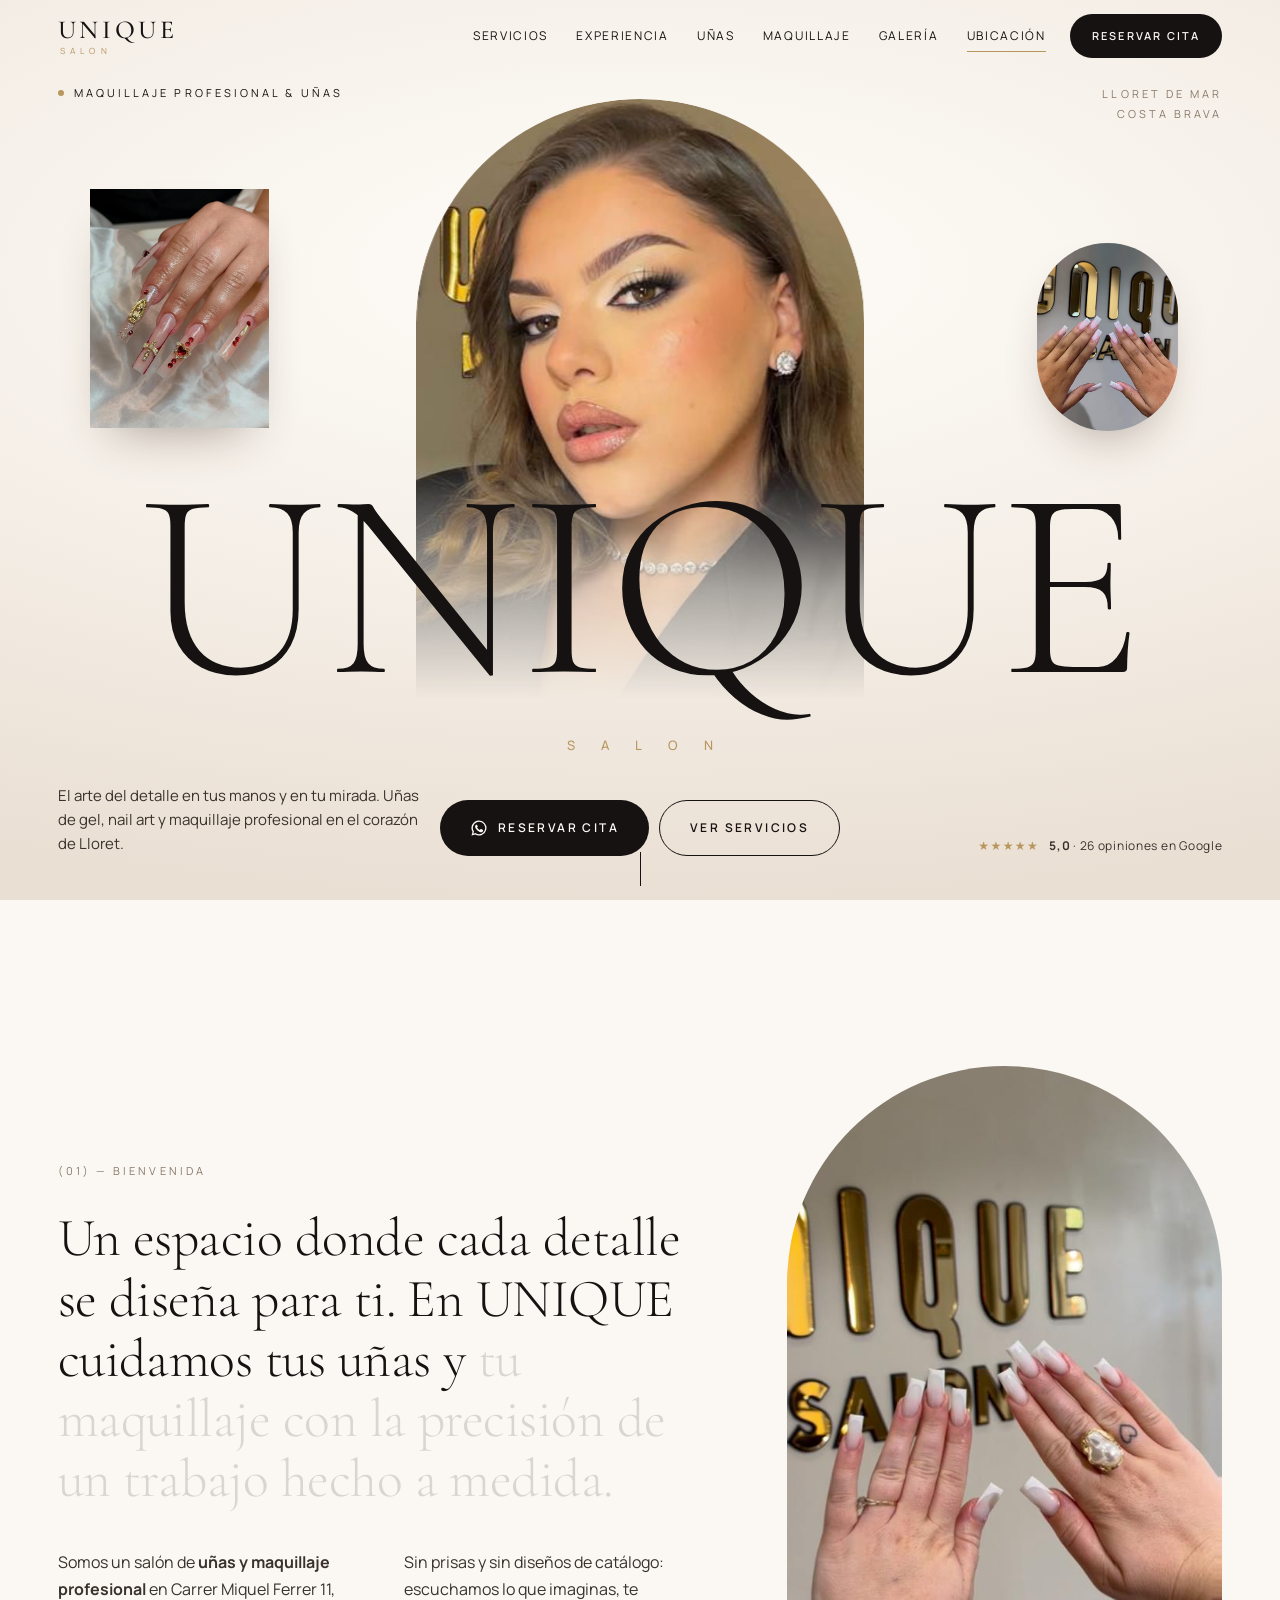
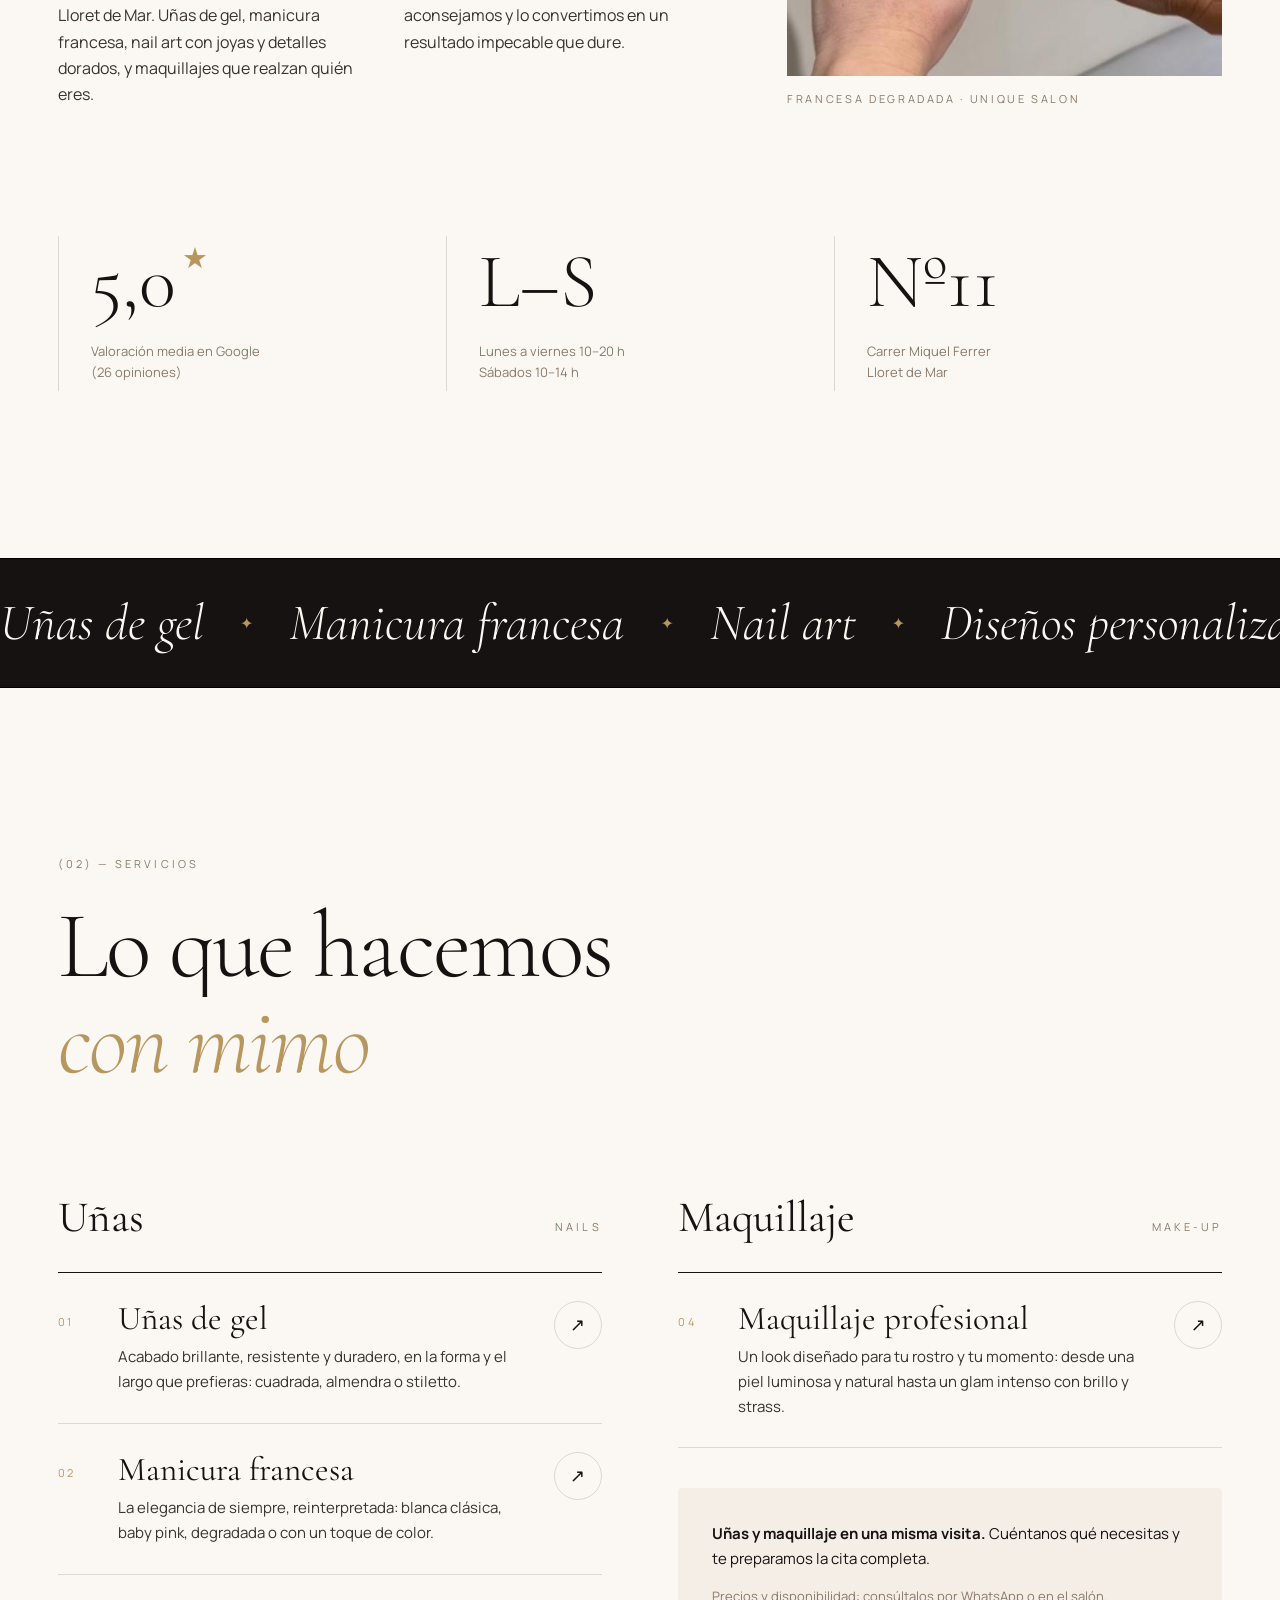
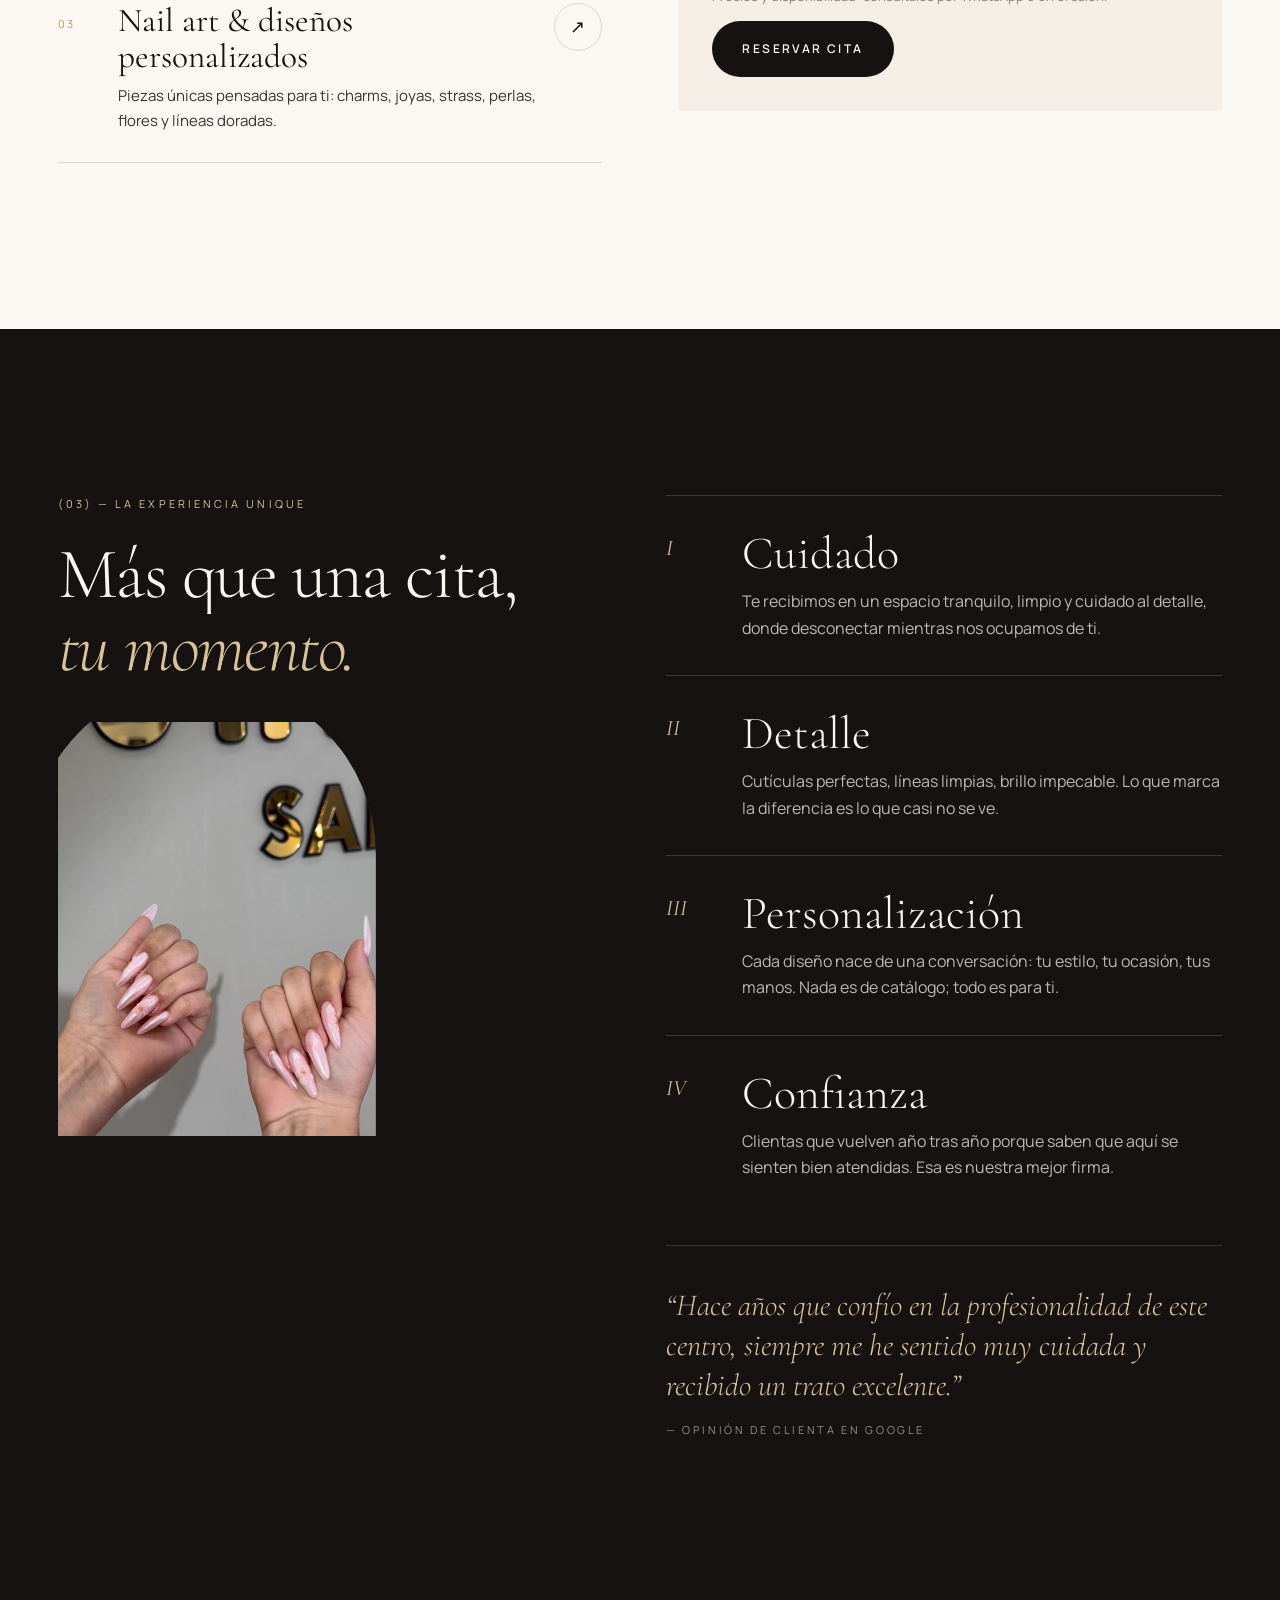
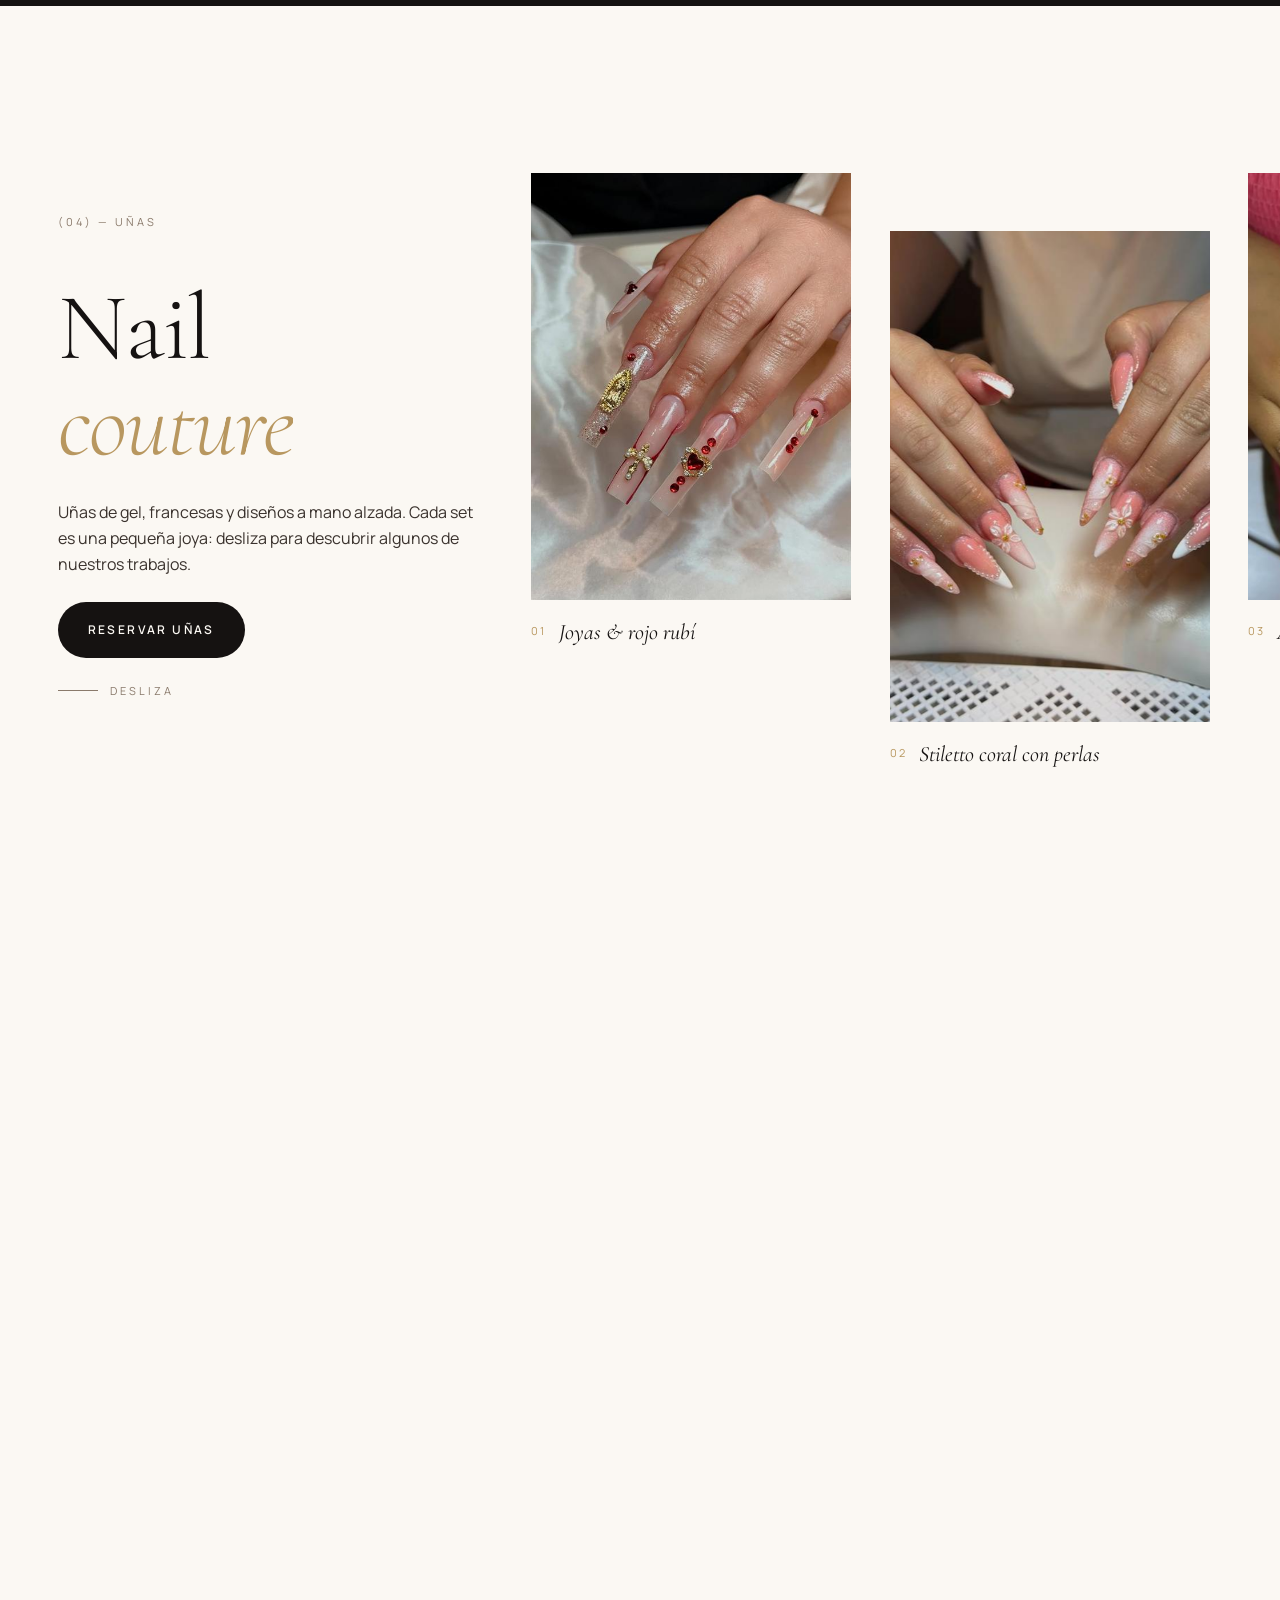
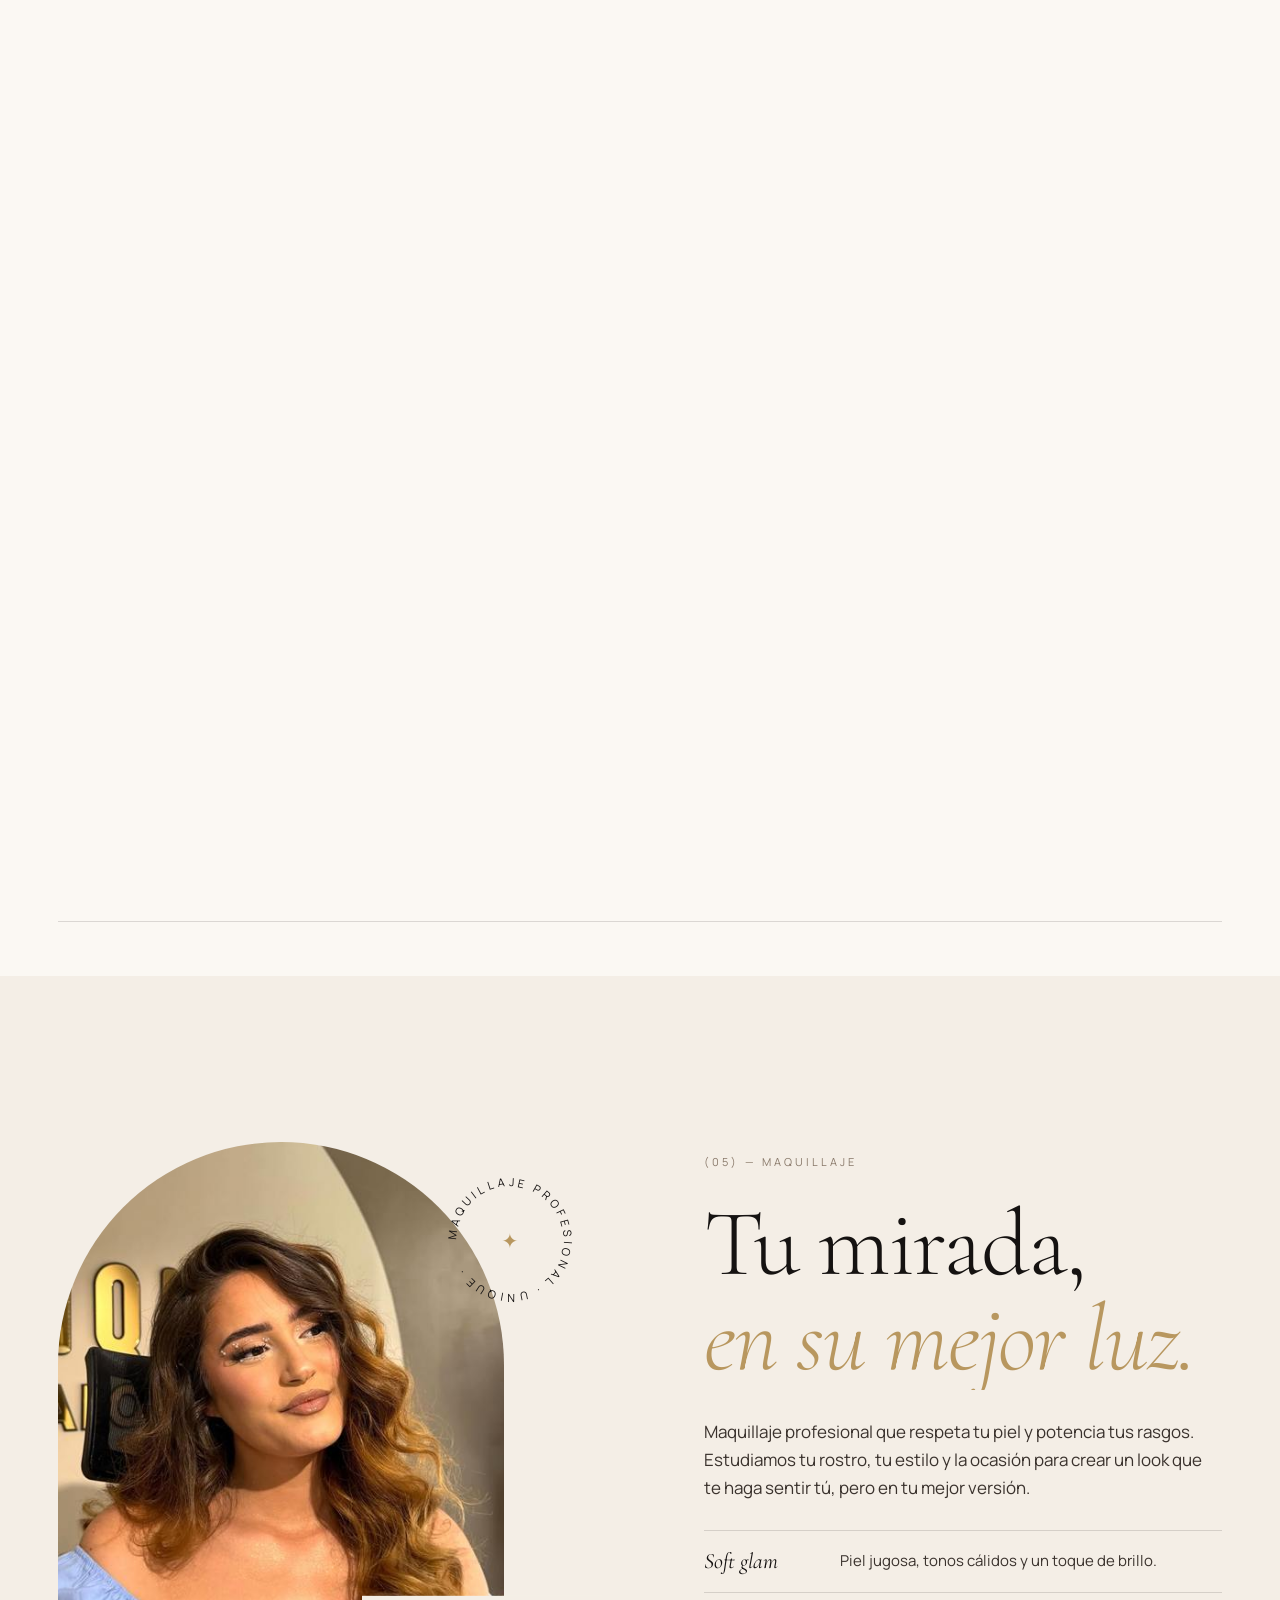
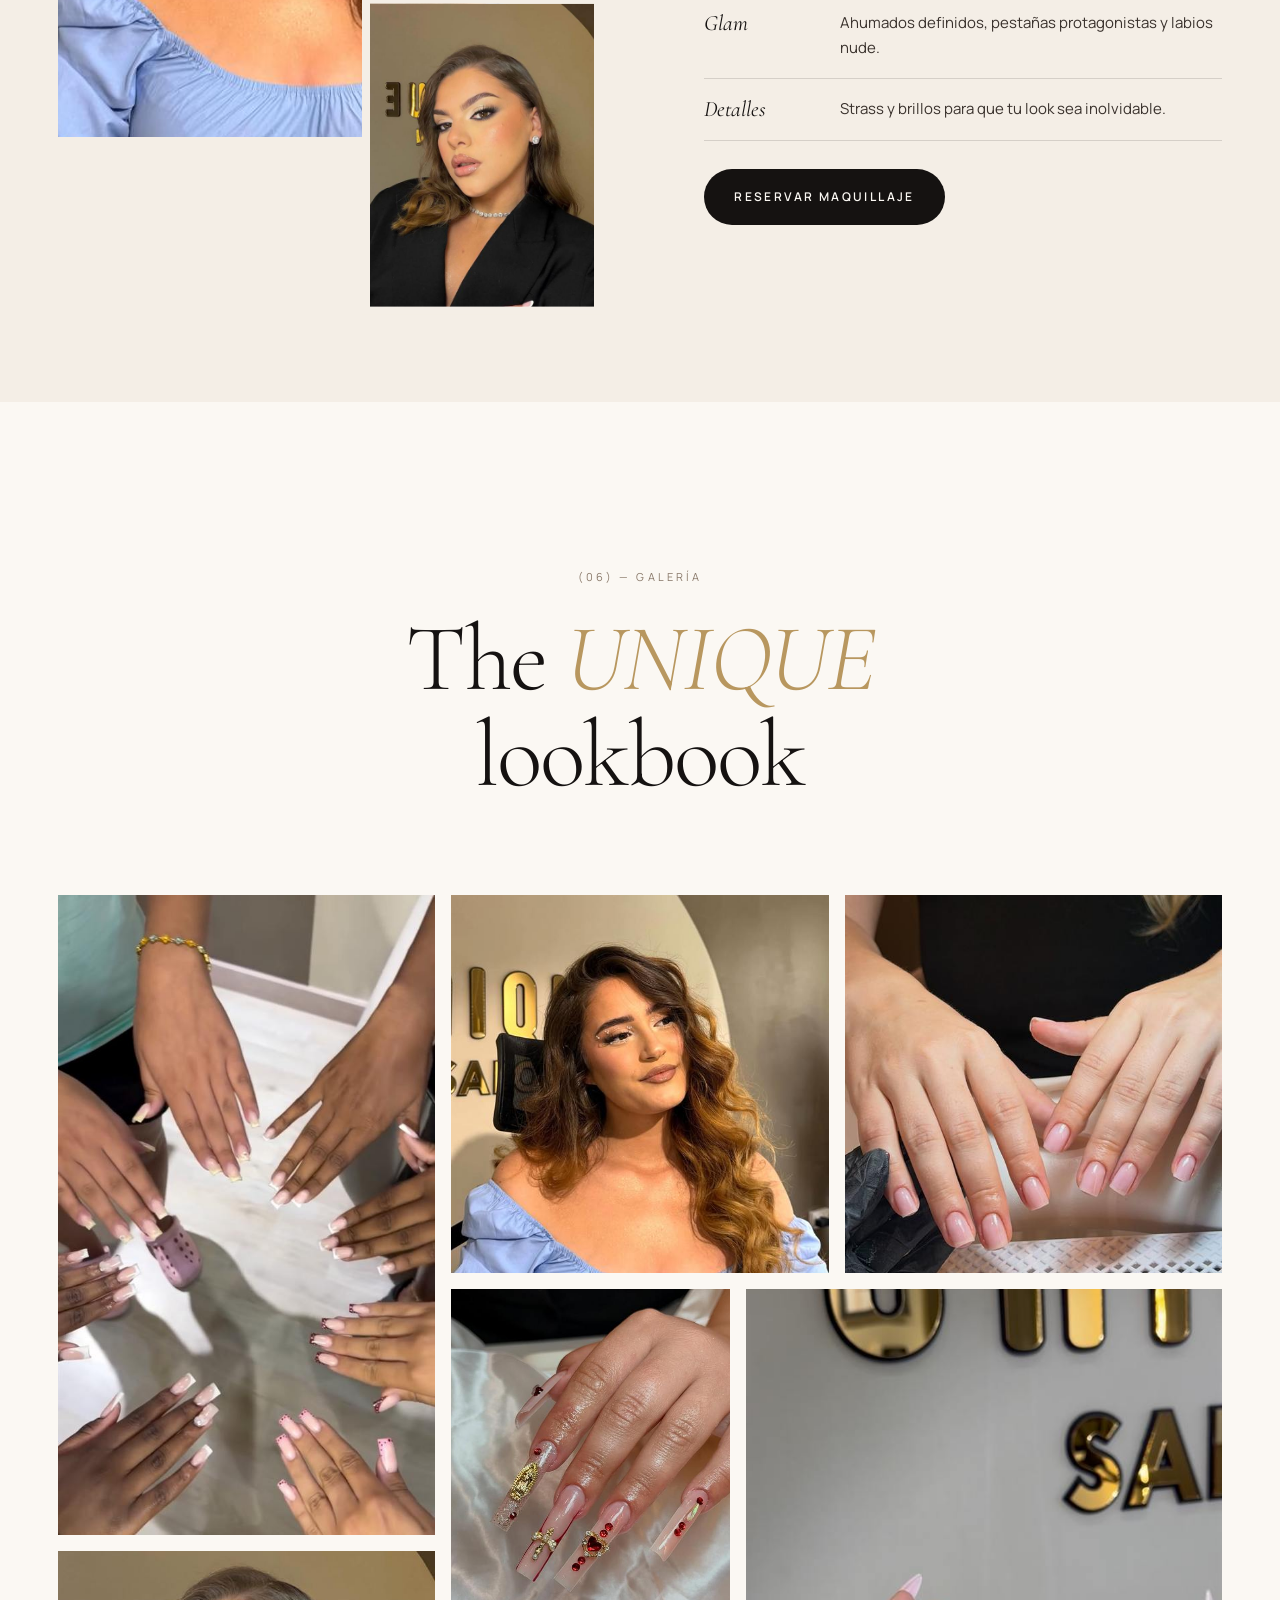
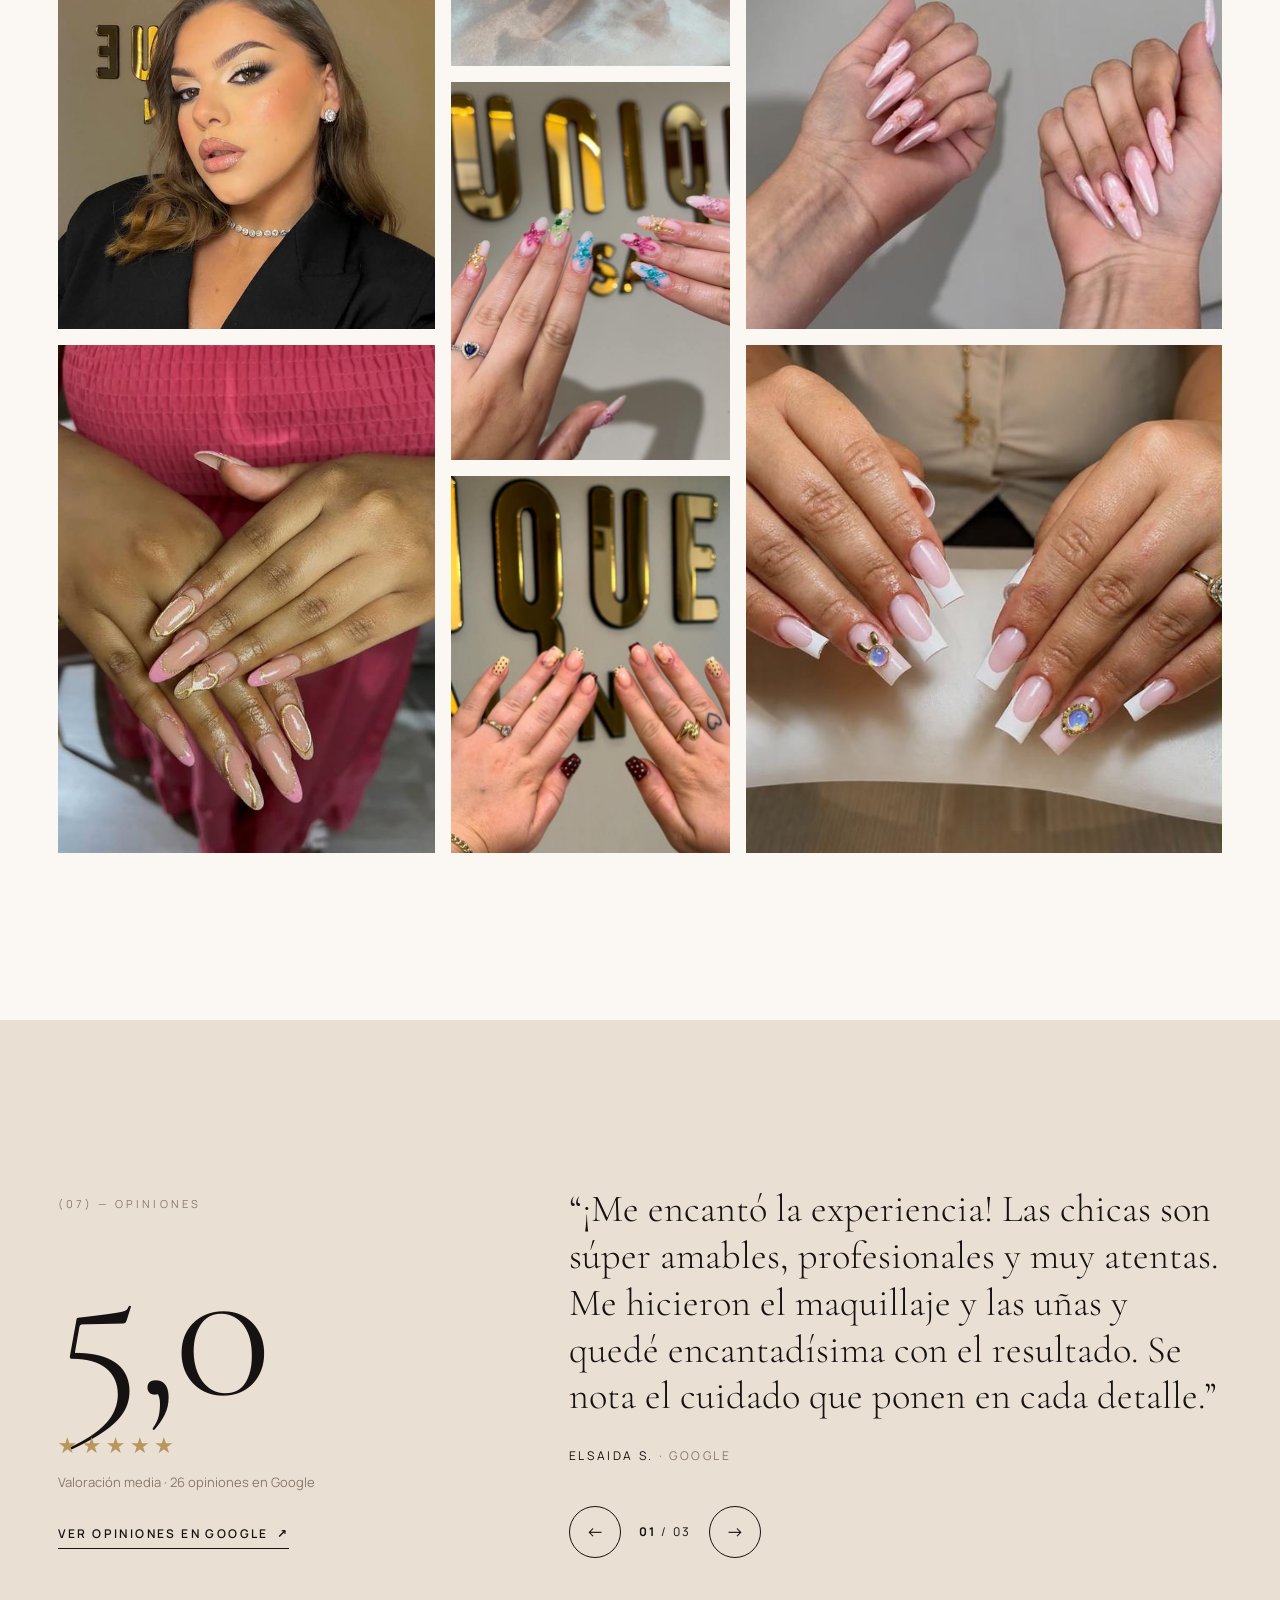
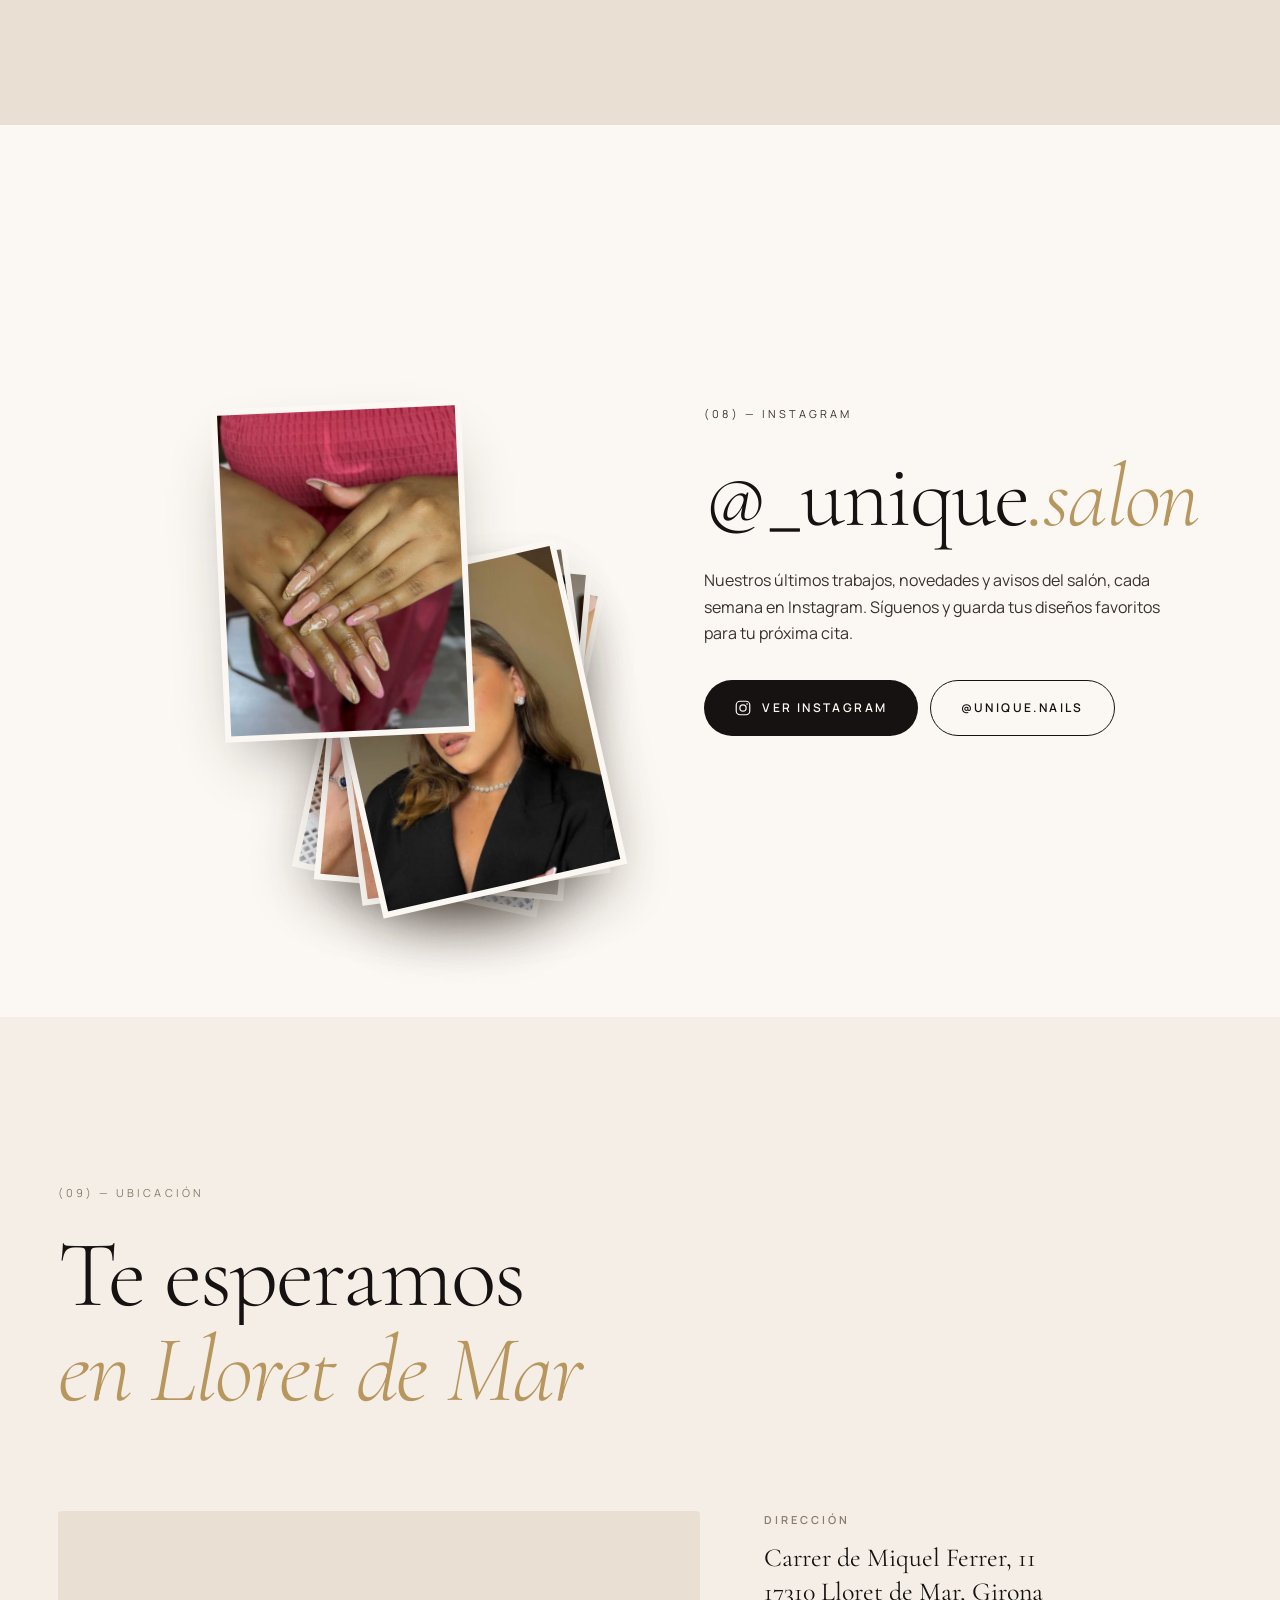
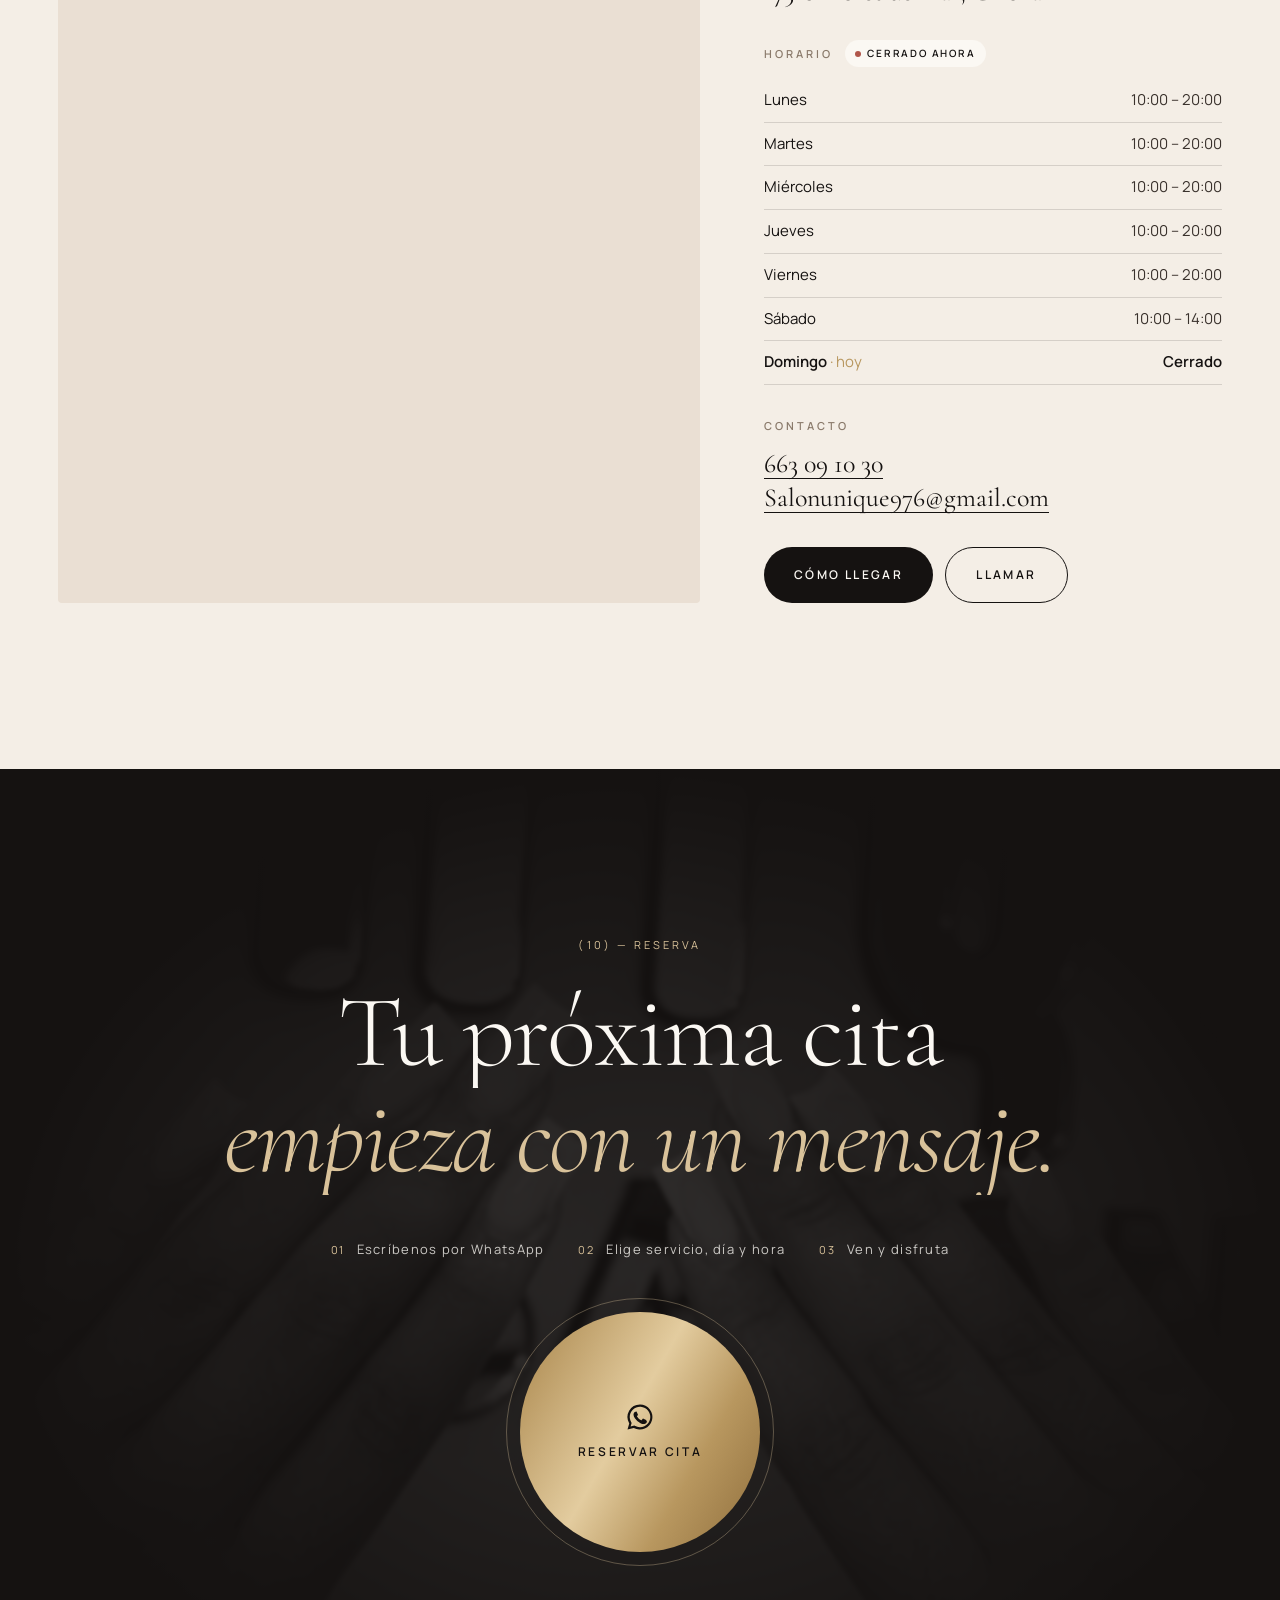
==== index.html @ 3c7bbe55 "UNIQUE Salon: web editorial de uñas y maquillaje en Lloret de Mar Co-Authored-By: Claude Opus 5.5 <n" ====
<!doctype html>
<html lang="es">
<head>
  <meta charset="utf-8">
  <meta name="viewport" content="width=device-width, initial-scale=1, viewport-fit=cover">
  <script>document.documentElement.classList.add('js');setTimeout(function(){document.documentElement.classList.add('no-loader')},6000);</script>

  <title>UNIQUE Salon · Uñas de gel y maquillaje profesional en Lloret de Mar</title>
  <meta name="description" content="UNIQUE Salon, salón de uñas y maquillaje profesional en Lloret de Mar (Carrer Miquel Ferrer 11). Uñas de gel, manicura francesa, nail art y maquillaje. ★ 5,0 en Google. Reserva tu cita por WhatsApp.">
  <meta name="keywords" content="UNIQUE Salon, uñas Lloret de Mar, uñas de gel Lloret de Mar, manicura Lloret de Mar, nail art Lloret, maquillaje profesional Lloret de Mar, maquilladora Lloret de Mar, salón de uñas Costa Brava">
  <meta name="author" content="UNIQUE Salon">
  <meta name="robots" content="index, follow, max-image-preview:large">
  <meta name="theme-color" content="#151211">
  <meta name="format-detection" content="telephone=no">
  <link rel="canonical" href="https://durducco-source.github.io/unique-salon/">

  <!-- Local SEO -->
  <meta name="geo.region" content="ES-CT">
  <meta name="geo.placename" content="Lloret de Mar">
  <meta name="geo.position" content="41.699934;2.8471881">
  <meta name="ICBM" content="41.699934, 2.8471881">

  <!-- Open Graph / Social -->
  <meta property="og:type" content="website">
  <meta property="og:locale" content="es_ES">
  <meta property="og:site_name" content="UNIQUE Salon">
  <meta property="og:title" content="UNIQUE Salon · Uñas y maquillaje profesional en Lloret de Mar">
  <meta property="og:description" content="Uñas de gel, manicura francesa, nail art y maquillaje profesional en Carrer Miquel Ferrer 11, Lloret de Mar. Reserva tu cita por WhatsApp.">
  <meta property="og:url" content="https://durducco-source.github.io/unique-salon/">
  <meta property="og:image" content="https://durducco-source.github.io/unique-salon/assets/img/og-unique-salon.jpg">
  <meta property="og:image:width" content="1200">
  <meta property="og:image:height" content="630">
  <meta property="og:image:alt" content="Logotipo dorado de UNIQUE Salon">
  <meta name="twitter:card" content="summary_large_image">
  <meta name="twitter:title" content="UNIQUE Salon · Uñas y maquillaje en Lloret de Mar">
  <meta name="twitter:description" content="Uñas de gel, manicura francesa, nail art y maquillaje profesional. Reserva por WhatsApp.">
  <meta name="twitter:image" content="https://durducco-source.github.io/unique-salon/assets/img/og-unique-salon.jpg">

  <!-- Icons -->
  <link rel="icon" href="favicon.svg" type="image/svg+xml">
  <link rel="icon" href="favicon-32.png" sizes="32x32" type="image/png">
  <link rel="apple-touch-icon" href="apple-touch-icon.png">
  <link rel="manifest" href="site.webmanifest">

  <!-- Fonts -->
  <link rel="preconnect" href="https://fonts.googleapis.com">
  <link rel="preconnect" href="https://fonts.gstatic.com" crossorigin>
  <link href="https://fonts.googleapis.com/css2?family=Cormorant+Garamond:ital,wght@0,300;0,400;0,500;1,300;1,400&family=Manrope:wght@300;400;500;600&display=swap" rel="stylesheet">

  <link rel="preload" as="image" href="assets/img/maquillaje-glam-smokey-lloret.jpg" imagesrcset="assets/img/maquillaje-glam-smokey-lloret-sm.jpg 560w, assets/img/maquillaje-glam-smokey-lloret.jpg 1080w" imagesizes="(max-width: 900px) 72vw, 30vw">
  <link rel="stylesheet" href="assets/css/styles.css">

  <script type="application/ld+json">
  {
    "@context": "https://schema.org",
    "@type": ["NailSalon", "BeautySalon"],
    "@id": "https://durducco-source.github.io/unique-salon/#salon",
    "name": "UNIQUE Salon",
    "description": "Salón de uñas y maquillaje profesional en Lloret de Mar: uñas de gel, manicura francesa, nail art y diseños personalizados, y maquillaje profesional.",
    "url": "https://durducco-source.github.io/unique-salon/",
    "image": [
      "https://durducco-source.github.io/unique-salon/assets/img/og-unique-salon.jpg",
      "https://durducco-source.github.io/unique-salon/assets/img/unas-nail-art-joyas-rojo-dorado.jpg",
      "https://durducco-source.github.io/unique-salon/assets/img/maquillaje-glam-smokey-lloret.jpg"
    ],
    "logo": "https://durducco-source.github.io/unique-salon/assets/img/logo-unique-salon.jpg",
    "telephone": "+34 663 09 10 30",
    "email": "Salonunique976@gmail.com",
    "address": {
      "@type": "PostalAddress",
      "streetAddress": "Carrer de Miquel Ferrer, 11",
      "postalCode": "17310",
      "addressLocality": "Lloret de Mar",
      "addressRegion": "Girona",
      "addressCountry": "ES"
    },
    "geo": { "@type": "GeoCoordinates", "latitude": 41.699934, "longitude": 2.8471881 },
    "hasMap": "https://maps.google.com/?cid=3228162885408120830",
    "openingHoursSpecification": [
      { "@type": "OpeningHoursSpecification", "dayOfWeek": ["Monday","Tuesday","Wednesday","Thursday","Friday"], "opens": "10:00", "closes": "20:00" },
      { "@type": "OpeningHoursSpecification", "dayOfWeek": "Saturday", "opens": "10:00", "closes": "14:00" }
    ],
    "sameAs": [
      "https://www.instagram.com/_unique.salon/",
      "https://www.instagram.com/unique.nails/"
    ],
    "areaServed": ["Lloret de Mar", "Costa Brava", "Girona"],
    "hasOfferCatalog": {
      "@type": "OfferCatalog",
      "name": "Servicios de UNIQUE Salon",
      "itemListElement": [
        { "@type": "Offer", "itemOffered": { "@type": "Service", "name": "Uñas de gel" } },
        { "@type": "Offer", "itemOffered": { "@type": "Service", "name": "Manicura francesa" } },
        { "@type": "Offer", "itemOffered": { "@type": "Service", "name": "Nail art y diseños personalizados" } },
        { "@type": "Offer", "itemOffered": { "@type": "Service", "name": "Maquillaje profesional" } }
      ]
    }
  }
  </script>
</head>

<body>
  <a class="skip-link" href="#main">Saltar al contenido</a>

  <!-- Preloader -->
  <div class="loader" aria-hidden="true">
    <div class="loader__inner">
      <div class="loader__word"><span>U</span><span>N</span><span>I</span><span>Q</span><span>U</span><span>E</span></div>
      <div class="loader__line"><i></i></div>
      <div class="loader__sub">Salon · Lloret de Mar</div>
    </div>
  </div>

  <!-- Custom cursor (desktop only) -->
  <div class="cursor" aria-hidden="true"><span class="cursor__label">Ver</span></div>

  <!-- Header -->
  <header class="header" id="top">
    <a href="#top" class="brand" aria-label="UNIQUE Salon, volver al inicio">
      <span class="brand__word">UNIQUE</span>
      <span class="brand__sub">Salon</span>
    </a>
    <nav class="nav" aria-label="Principal">
      <a href="#servicios">Servicios</a>
      <a href="#experiencia">Experiencia</a>
      <a href="#unas">Uñas</a>
      <a href="#maquillaje">Maquillaje</a>
      <a href="#galeria">Galería</a>
      <a href="#ubicacion">Ubicación</a>
    </nav>
    <a class="btn btn--small btn--dark header__cta js-wa" href="https://wa.me/34663091030" target="_blank" rel="noopener">Reservar cita</a>
    <button class="burger" type="button" aria-label="Abrir menú" aria-expanded="false" aria-controls="menu">
      <span></span><span></span>
    </button>
  </header>

  <!-- Mobile menu -->
  <div class="menu" id="menu" aria-hidden="true">
    <nav class="menu__nav" aria-label="Menú móvil">
      <a href="#servicios"><em>01</em>Servicios</a>
      <a href="#experiencia"><em>02</em>Experiencia</a>
      <a href="#unas"><em>03</em>Uñas</a>
      <a href="#maquillaje"><em>04</em>Maquillaje</a>
      <a href="#galeria"><em>05</em>Galería</a>
      <a href="#ubicacion"><em>06</em>Ubicación</a>
    </nav>
    <div class="menu__foot">
      <a class="btn btn--gold js-wa" href="https://wa.me/34663091030" target="_blank" rel="noopener">Reservar cita por WhatsApp</a>
      <div class="menu__info">
        <a href="https://www.instagram.com/_unique.salon/" target="_blank" rel="noopener">@_unique.salon</a>
        <span>Carrer Miquel Ferrer 11 · Lloret de Mar</span>
      </div>
    </div>
  </div>

  <main id="main">

    <!-- 1. HERO -->
    <section class="hero" aria-labelledby="hero-title">
      <div class="hero__media">
        <figure class="hero__img hero__img--main" data-speed="-0.12">
          <img src="assets/img/maquillaje-glam-smokey-lloret.jpg"
               srcset="assets/img/maquillaje-glam-smokey-lloret-sm.jpg 560w, assets/img/maquillaje-glam-smokey-lloret.jpg 1080w"
               sizes="(max-width: 900px) 72vw, 30vw" width="1080" height="1357"
               alt="Maquillaje profesional glam con ahumado y labios nude realizado en UNIQUE Salon, Lloret de Mar" fetchpriority="high">
        </figure>
        <figure class="hero__img hero__img--a" data-speed="0.18">
          <img src="assets/img/unas-nail-art-joyas-rojo-dorado-sm.jpg" width="560" height="747"
               alt="Nail art con joyas doradas y strass rojos sobre uñas largas de gel">
        </figure>
        <figure class="hero__img hero__img--b" data-speed="0.3">
          <img src="assets/img/unas-francesa-blanca-unique-salon-sm.jpg" width="560" height="747"
               alt="Manicura francesa blanca frente al logotipo dorado de UNIQUE Salon">
        </figure>
      </div>

      <div class="hero__top">
        <p class="eyebrow hero__eyebrow"><span class="dot"></span> Maquillaje profesional &amp; uñas</p>
        <p class="hero__loc">Lloret de Mar<span class="hide-sm"><br>Costa Brava</span></p>
      </div>

      <h1 class="hero__title" id="hero-title">
        <span class="sr-only">UNIQUE Salon — uñas y maquillaje profesional en Lloret de Mar</span>
        <span class="hero__word" aria-hidden="true">
          <span class="ch-wrap"><span class="ch">U</span></span><span class="ch-wrap"><span class="ch">N</span></span><span class="ch-wrap"><span class="ch">I</span></span><span class="ch-wrap"><span class="ch">Q</span></span><span class="ch-wrap"><span class="ch">U</span></span><span class="ch-wrap"><span class="ch">E</span></span>
        </span>
        <span class="hero__salon" aria-hidden="true">S A L O N</span>
      </h1>

      <div class="hero__bottom">
        <p class="hero__lead reveal-up">El arte del detalle en tus manos y en tu mirada. Uñas de gel, nail art y maquillaje profesional en el corazón de Lloret.</p>
        <div class="hero__ctas reveal-up">
          <a class="btn btn--dark js-wa" href="https://wa.me/34663091030" target="_blank" rel="noopener">
            <svg class="i" viewBox="0 0 24 24" aria-hidden="true"><path d="M12 2a10 10 0 0 0-8.6 15.1L2 22l5-1.3A10 10 0 1 0 12 2Zm0 18.2a8.2 8.2 0 0 1-4.2-1.2l-.3-.2-3 .8.8-2.9-.2-.3A8.2 8.2 0 1 1 12 20.2Zm4.5-6.1c-.2-.1-1.5-.7-1.7-.8-.2-.1-.4-.1-.6.1l-.8 1c-.1.2-.3.2-.5.1a6.7 6.7 0 0 1-3.3-2.9c-.2-.4.2-.4.7-1.3.1-.2 0-.3 0-.4l-.8-1.8c-.2-.5-.4-.4-.6-.4h-.5a1 1 0 0 0-.7.3 3 3 0 0 0-.9 2.2 5.2 5.2 0 0 0 1.1 2.7 11.8 11.8 0 0 0 4.5 4c1.7.7 2.4.8 3.2.6.5-.1 1.5-.6 1.7-1.2.2-.6.2-1.1.2-1.2-.1-.1-.3-.2-.5-.3Z" fill="currentColor"/></svg>
            Reservar cita
          </a>
          <a class="btn btn--line" href="#servicios">Ver servicios</a>
        </div>
        <a class="rating reveal-up" href="https://maps.google.com/?cid=3228162885408120830" target="_blank" rel="noopener" aria-label="Valoración 5,0 sobre 5 con 26 opiniones en Google">
          <span class="rating__stars" aria-hidden="true">★★★★★</span>
          <span><strong>5,0</strong> · 26 opiniones en Google</span>
        </a>
      </div>

      <a class="scroll-cue" href="#intro" aria-label="Desplazarse a la introducción"><span></span></a>
    </section>

    <!-- 2. INTRO -->
    <section class="intro section" id="intro" aria-labelledby="intro-title">
      <div class="container intro__grid">
        <div class="intro__text">
          <p class="label">(01) — Bienvenida</p>
          <h2 class="intro__title js-words" id="intro-title">Un espacio donde cada detalle se diseña para ti. En UNIQUE cuidamos tus uñas y tu maquillaje con la precisión de un trabajo hecho a medida.</h2>
          <div class="intro__cols">
            <p>Somos un salón de <strong>uñas y maquillaje profesional</strong> en Carrer Miquel Ferrer 11, Lloret de Mar. Uñas de gel, manicura francesa, nail art con joyas y detalles dorados, y maquillajes que realzan quién eres.</p>
            <p>Sin prisas y sin diseños de catálogo: escuchamos lo que imaginas, te aconsejamos y lo convertimos en un resultado impecable que dure.</p>
          </div>
        </div>
        <figure class="intro__media reveal-img">
          <img src="assets/img/unas-francesa-degradado-unique-salon.jpg"
               srcset="assets/img/unas-francesa-degradado-unique-salon-sm.jpg 560w, assets/img/unas-francesa-degradado-unique-salon.jpg 720w"
               sizes="(max-width: 900px) 90vw, 34vw" width="720" height="1280" loading="lazy"
               alt="Manos con uñas de gel en francesa degradada frente a las letras doradas de UNIQUE Salon">
          <figcaption>Francesa degradada · UNIQUE Salon</figcaption>
        </figure>
      </div>
      <div class="container stats">
        <div class="stat reveal-up"><span class="stat__num">5,0<small>★</small></span><span class="stat__txt">Valoración media en Google<br>(26 opiniones)</span></div>
        <div class="stat reveal-up"><span class="stat__num">L–S</span><span class="stat__txt">Lunes a viernes 10–20 h<br>Sábados 10–14 h</span></div>
        <div class="stat reveal-up"><span class="stat__num">Nº11</span><span class="stat__txt">Carrer Miquel Ferrer<br>Lloret de Mar</span></div>
      </div>
    </section>

    <!-- Marquee -->
    <div class="marquee" aria-hidden="true">
      <div class="marquee__track">
        <span>Uñas de gel</span><i>✦</i><span>Manicura francesa</span><i>✦</i><span>Nail art</span><i>✦</i><span>Diseños personalizados</span><i>✦</i><span>Maquillaje profesional</span><i>✦</i>
        <span>Uñas de gel</span><i>✦</i><span>Manicura francesa</span><i>✦</i><span>Nail art</span><i>✦</i><span>Diseños personalizados</span><i>✦</i><span>Maquillaje profesional</span><i>✦</i>
      </div>
    </div>

    <!-- 3. SERVICIOS -->
    <section class="services section" id="servicios" aria-labelledby="services-title">
      <div class="container">
        <header class="section-head">
          <p class="label">(02) — Servicios</p>
          <h2 class="display" id="services-title"><span class="line">Lo que hacemos</span><span class="line"><em>con mimo</em></span></h2>
        </header>

        <div class="services__grid">
          <div class="svc-group">
            <h3 class="svc-group__title"><span>Uñas</span><small>Nails</small></h3>
            <ul class="svc-list">
              <li class="svc" data-img="assets/img/manicura-gel-rosa-natural-sm.jpg">
                <span class="svc__num">01</span>
                <div class="svc__body">
                  <h4>Uñas de gel</h4>
                  <p>Acabado brillante, resistente y duradero, en la forma y el largo que prefieras: cuadrada, almendra o stiletto.</p>
                </div>
                <a class="svc__cta js-wa" data-msg="Hola UNIQUE ✨ Me gustaría reservar uñas de gel." href="https://wa.me/34663091030" target="_blank" rel="noopener" aria-label="Reservar uñas de gel por WhatsApp">↗</a>
              </li>
              <li class="svc" data-img="assets/img/manicura-francesa-baby-pink-sm.jpg">
                <span class="svc__num">02</span>
                <div class="svc__body">
                  <h4>Manicura francesa</h4>
                  <p>La elegancia de siempre, reinterpretada: blanca clásica, baby pink, degradada o con un toque de color.</p>
                </div>
                <a class="svc__cta js-wa" data-msg="Hola UNIQUE ✨ Me gustaría reservar una manicura francesa." href="https://wa.me/34663091030" target="_blank" rel="noopener" aria-label="Reservar manicura francesa por WhatsApp">↗</a>
              </li>
              <li class="svc" data-img="assets/img/unas-stiletto-coral-flores-perlas-sm.jpg">
                <span class="svc__num">03</span>
                <div class="svc__body">
                  <h4>Nail art &amp; diseños personalizados</h4>
                  <p>Piezas únicas pensadas para ti: charms, joyas, strass, perlas, flores y líneas doradas.</p>
                </div>
                <a class="svc__cta js-wa" data-msg="Hola UNIQUE ✨ Me gustaría reservar un diseño de nail art personalizado." href="https://wa.me/34663091030" target="_blank" rel="noopener" aria-label="Reservar nail art por WhatsApp">↗</a>
              </li>
            </ul>
          </div>

          <div class="svc-group">
            <h3 class="svc-group__title"><span>Maquillaje</span><small>Make-up</small></h3>
            <ul class="svc-list">
              <li class="svc" data-img="assets/img/maquillaje-profesional-strass-lloret-sm.jpg">
                <span class="svc__num">04</span>
                <div class="svc__body">
                  <h4>Maquillaje profesional</h4>
                  <p>Un look diseñado para tu rostro y tu momento: desde una piel luminosa y natural hasta un glam intenso con brillo y strass.</p>
                </div>
                <a class="svc__cta js-wa" data-msg="Hola UNIQUE ✨ Me gustaría reservar un maquillaje." href="https://wa.me/34663091030" target="_blank" rel="noopener" aria-label="Reservar maquillaje por WhatsApp">↗</a>
              </li>
            </ul>
            <div class="svc-note">
              <p><strong>Uñas y maquillaje en una misma visita.</strong> Cuéntanos qué necesitas y te preparamos la cita completa.</p>
              <p class="svc-note__small">Precios y disponibilidad: consúltalos por WhatsApp o en el salón.</p>
              <a class="btn btn--dark js-wa" href="https://wa.me/34663091030" target="_blank" rel="noopener">Reservar cita</a>
            </div>
          </div>
        </div>
      </div>
      <div class="svc-preview" aria-hidden="true"><img src="" alt=""></div>
    </section>

    <!-- 4. EXPERIENCIA -->
    <section class="exp section section--dark" id="experiencia" aria-labelledby="exp-title">
      <div class="container exp__grid">
        <div class="exp__aside">
          <p class="label label--light">(03) — La experiencia UNIQUE</p>
          <h2 class="display display--light" id="exp-title"><span class="line">Más que una cita,</span><span class="line"><em>tu momento.</em></span></h2>
          <figure class="exp__media reveal-img">
            <img src="assets/img/unas-almendra-rosa-perla-unique-salon.jpg"
                 srcset="assets/img/unas-almendra-rosa-perla-unique-salon-sm.jpg 560w, assets/img/unas-almendra-rosa-perla-unique-salon.jpg 720w"
                 sizes="(max-width: 900px) 80vw, 28vw" width="720" height="1280" loading="lazy"
                 alt="Uñas almendra rosa perla con detalles dorados bajo el logotipo de UNIQUE Salon">
          </figure>
        </div>
        <div class="exp__list">
          <article class="pillar">
            <span class="pillar__num">I</span>
            <h3>Cuidado</h3>
            <p>Te recibimos en un espacio tranquilo, limpio y cuidado al detalle, donde desconectar mientras nos ocupamos de ti.</p>
          </article>
          <article class="pillar">
            <span class="pillar__num">II</span>
            <h3>Detalle</h3>
            <p>Cutículas perfectas, líneas limpias, brillo impecable. Lo que marca la diferencia es lo que casi no se ve.</p>
          </article>
          <article class="pillar">
            <span class="pillar__num">III</span>
            <h3>Personalización</h3>
            <p>Cada diseño nace de una conversación: tu estilo, tu ocasión, tus manos. Nada es de catálogo; todo es para ti.</p>
          </article>
          <article class="pillar">
            <span class="pillar__num">IV</span>
            <h3>Confianza</h3>
            <p>Clientas que vuelven año tras año porque saben que aquí se sienten bien atendidas. Esa es nuestra mejor firma.</p>
          </article>
          <blockquote class="exp__quote">
            <p>“Hace años que confío en la profesionalidad de este centro, siempre me he sentido muy cuidada y recibido un trato excelente.”</p>
            <cite>— Opinión de clienta en Google</cite>
          </blockquote>
        </div>
      </div>
    </section>

    <!-- 5. UÑAS (horizontal) -->
    <section class="nails" id="unas" aria-labelledby="nails-title">
      <div class="nails__pin">
        <div class="nails__track">
          <div class="nails__intro">
            <p class="label">(04) — Uñas</p>
            <h2 class="display" id="nails-title"><span class="line">Nail</span><span class="line"><em>couture</em></span></h2>
            <p class="nails__lead">Uñas de gel, francesas y diseños a mano alzada. Cada set es una pequeña joya: desliza para descubrir algunos de nuestros trabajos.</p>
            <a class="btn btn--dark js-wa" data-msg="Hola UNIQUE ✨ Me gustaría reservar cita para uñas." href="https://wa.me/34663091030" target="_blank" rel="noopener">Reservar uñas</a>
            <div class="nails__hint" aria-hidden="true"><span></span> Desliza</div>
          </div>

          <figure class="nail-card"><div class="nail-card__img"><img src="assets/img/unas-nail-art-joyas-rojo-dorado-sm.jpg" width="560" height="747" loading="lazy" alt="Uñas largas nude con joyas doradas, corazón rojo y strass"></div><figcaption><span>01</span> Joyas &amp; rojo rubí</figcaption></figure>
          <figure class="nail-card nail-card--tall"><div class="nail-card__img"><img src="assets/img/unas-stiletto-coral-flores-perlas-sm.jpg" width="560" height="747" loading="lazy" alt="Uñas stiletto coral con flores blancas, perlas y detalles dorados"></div><figcaption><span>02</span> Stiletto coral con perlas</figcaption></figure>
          <figure class="nail-card"><div class="nail-card__img"><img src="assets/img/unas-almendra-oro-corazon-sm.jpg" width="560" height="693" loading="lazy" alt="Uñas almendra nude con francesa rosa y líneas doradas en forma de corazón"></div><figcaption><span>03</span> Almendra con hilo de oro</figcaption></figure>
          <figure class="nail-card nail-card--tall"><div class="nail-card__img"><img src="assets/img/unas-francesa-charms-opalo-sm.jpg" width="560" height="747" loading="lazy" alt="Manicura francesa blanca cuadrada con charms dorados y piedras ópalo"></div><figcaption><span>04</span> Francesa con charms</figcaption></figure>
          <figure class="nail-card"><div class="nail-card__img"><img src="assets/img/unas-estrellas-de-mar-joyas-sm.jpg" width="560" height="996" loading="lazy" alt="Uñas almendra con estrellas de mar de strass de colores"></div><figcaption><span>05</span> Estrellas de mar</figcaption></figure>
          <figure class="nail-card nail-card--tall"><div class="nail-card__img"><img src="assets/img/unas-lunares-granate-unique-salon-sm.jpg" width="560" height="996" loading="lazy" alt="Uñas cortas con lunares en tonos nude y granate frente al logo de UNIQUE"></div><figcaption><span>06</span> Lunares de temporada</figcaption></figure>
          <figure class="nail-card"><div class="nail-card__img"><img src="assets/img/unas-francesa-blanca-unique-salon-sm.jpg" width="560" height="747" loading="lazy" alt="Francesa blanca cuadrada en uñas de gel largas"></div><figcaption><span>07</span> Francesa blanca</figcaption></figure>
          <figure class="nail-card nail-card--tall"><div class="nail-card__img"><img src="assets/img/unas-gel-rojo-cereza-sm.jpg" width="560" height="996" loading="lazy" alt="Uñas de gel rojo cereza con acabado brillante"></div><figcaption><span>08</span> Rojo cereza</figcaption></figure>
          <figure class="nail-card"><div class="nail-card__img"><img src="assets/img/unas-nude-almendra-gel-sm.jpg" width="560" height="995" loading="lazy" alt="Uñas almendra en gel nude rosado, acabado natural y brillante"></div><figcaption><span>09</span> Nude almendra</figcaption></figure>
          <figure class="nail-card nail-card--tall"><div class="nail-card__img"><img src="assets/img/manicura-francesa-baby-pink-sm.jpg" width="560" height="747" loading="lazy" alt="Manicura francesa baby pink en uñas cortas cuadradas"></div><figcaption><span>10</span> Baby pink French</figcaption></figure>

          <div class="nails__end">
            <p class="display display--small"><em>¿El siguiente set</em><br>es el tuyo?</p>
            <a class="btn btn--gold js-wa" data-msg="Hola UNIQUE ✨ Me gustaría reservar cita para uñas." href="https://wa.me/34663091030" target="_blank" rel="noopener">Reservar cita</a>
          </div>
        </div>
      </div>
      <div class="nails__progress" aria-hidden="true"><i></i></div>
    </section>

    <!-- 6. MAQUILLAJE -->
    <section class="makeup section" id="maquillaje" aria-labelledby="makeup-title">
      <div class="container makeup__grid">
        <div class="makeup__media">
          <figure class="makeup__img makeup__img--main reveal-img">
            <img src="assets/img/maquillaje-profesional-strass-lloret.jpg"
                 srcset="assets/img/maquillaje-profesional-strass-lloret-sm.jpg 560w, assets/img/maquillaje-profesional-strass-lloret.jpg 1080w"
                 sizes="(max-width: 900px) 86vw, 40vw" width="1080" height="1440" loading="lazy" data-parallax
                 alt="Maquillaje profesional luminoso con strass en los ojos y melena con ondas en UNIQUE Salon">
          </figure>
          <figure class="makeup__img makeup__img--small reveal-img">
            <img src="assets/img/maquillaje-glam-smokey-lloret-sm.jpg" width="560" height="704" loading="lazy"
                 alt="Maquillaje glam de noche con ahumado marrón y labios nude">
          </figure>
          <span class="makeup__badge" aria-hidden="true">
            <svg viewBox="0 0 120 120"><defs><path id="circ" d="M60,60 m-46,0 a46,46 0 1,1 92,0 a46,46 0 1,1 -92,0"/></defs><text><textPath href="#circ">MAQUILLAJE PROFESIONAL · UNIQUE · </textPath></text></svg>
            <b>✦</b>
          </span>
        </div>
        <div class="makeup__text">
          <p class="label">(05) — Maquillaje</p>
          <h2 class="display" id="makeup-title"><span class="line">Tu mirada,</span><span class="line"><em>en su mejor luz.</em></span></h2>
          <p class="makeup__lead">Maquillaje profesional que respeta tu piel y potencia tus rasgos. Estudiamos tu rostro, tu estilo y la ocasión para crear un look que te haga sentir tú, pero en tu mejor versión.</p>
          <ul class="makeup__looks">
            <li><span>Soft glam</span> Piel jugosa, tonos cálidos y un toque de brillo.</li>
            <li><span>Glam</span> Ahumados definidos, pestañas protagonistas y labios nude.</li>
            <li><span>Detalles</span> Strass y brillos para que tu look sea inolvidable.</li>
          </ul>
          <a class="btn btn--dark js-wa" data-msg="Hola UNIQUE ✨ Me gustaría reservar un maquillaje." href="https://wa.me/34663091030" target="_blank" rel="noopener">Reservar maquillaje</a>
        </div>
      </div>
    </section>

    <!-- 7. GALERÍA -->
    <section class="gallery section" id="galeria" aria-labelledby="gallery-title">
      <div class="container">
        <header class="section-head section-head--center">
          <p class="label">(06) — Galería</p>
          <h2 class="display" id="gallery-title"><span class="line">The <em>UNIQUE</em></span><span class="line">lookbook</span></h2>
        </header>
        <div class="gallery__grid">
          <a class="g-item g-item--1" href="assets/img/unas-francesa-grupo-amigas.jpg" data-caption="Francesas para todo el grupo"><img src="assets/img/unas-francesa-grupo-amigas-sm.jpg" width="560" height="996" loading="lazy" alt="Varias clientas mostrando juntas sus manicuras francesas"><span class="g-cap">Francesas para todo el grupo</span></a>
          <a class="g-item g-item--2" href="assets/img/maquillaje-profesional-strass-lloret.jpg" data-caption="Maquillaje con strass"><img src="assets/img/maquillaje-profesional-strass-lloret-sm.jpg" width="560" height="747" loading="lazy" alt="Retrato de clienta con maquillaje profesional y strass"><span class="g-cap">Maquillaje con strass</span></a>
          <a class="g-item g-item--3" href="assets/img/manicura-gel-rosa-natural.jpg" data-caption="Gel rosa natural"><img src="assets/img/manicura-gel-rosa-natural-sm.jpg" width="560" height="747" loading="lazy" alt="Manicura de gel rosa natural en uñas cortas"><span class="g-cap">Gel rosa natural</span></a>
          <a class="g-item g-item--4" href="assets/img/unas-nail-art-joyas-rojo-dorado.jpg" data-caption="Nail art con joyas"><img src="assets/img/unas-nail-art-joyas-rojo-dorado-sm.jpg" width="560" height="747" loading="lazy" alt="Uñas largas con joyas doradas y piedras rojas"><span class="g-cap">Nail art con joyas</span></a>
          <a class="g-item g-item--5" href="assets/img/unas-almendra-rosa-perla-unique-salon.jpg" data-caption="Almendra perla"><img src="assets/img/unas-almendra-rosa-perla-unique-salon-sm.jpg" width="560" height="996" loading="lazy" alt="Uñas almendra largas en rosa perla"><span class="g-cap">Almendra perla</span></a>
          <a class="g-item g-item--6" href="assets/img/maquillaje-glam-smokey-lloret.jpg" data-caption="Glam de noche"><img src="assets/img/maquillaje-glam-smokey-lloret-sm.jpg" width="560" height="704" loading="lazy" alt="Maquillaje glam de noche con ahumado"><span class="g-cap">Glam de noche</span></a>
          <a class="g-item g-item--7" href="assets/img/unas-estrellas-de-mar-joyas.jpg" data-caption="Estrellas de mar"><img src="assets/img/unas-estrellas-de-mar-joyas-sm.jpg" width="560" height="996" loading="lazy" alt="Diseño de uñas con estrellas de mar de strass"><span class="g-cap">Estrellas de mar</span></a>
          <a class="g-item g-item--8" href="assets/img/unas-almendra-oro-corazon.jpg" data-caption="Líneas doradas"><img src="assets/img/unas-almendra-oro-corazon-sm.jpg" width="560" height="693" loading="lazy" alt="Uñas almendra con francesa rosa y líneas doradas"><span class="g-cap">Líneas doradas</span></a>
          <a class="g-item g-item--9" href="assets/img/unas-lunares-granate-unique-salon.jpg" data-caption="Lunares de temporada"><img src="assets/img/unas-lunares-granate-unique-salon-sm.jpg" width="560" height="996" loading="lazy" alt="Uñas con lunares nude y granate"><span class="g-cap">Lunares de temporada</span></a>
          <a class="g-item g-item--10" href="assets/img/unas-francesa-charms-opalo.jpg" data-caption="Francesa con charms"><img src="assets/img/unas-francesa-charms-opalo-sm.jpg" width="560" height="747" loading="lazy" alt="Manicura francesa con charms dorados y ópalo"><span class="g-cap">Francesa con charms</span></a>
        </div>
      </div>
    </section>

    <!-- 8. OPINIONES -->
    <section class="reviews section section--nude" aria-labelledby="reviews-title">
      <div class="container reviews__grid">
        <div class="reviews__score">
          <p class="label">(07) — Opiniones</p>
          <h2 class="sr-only" id="reviews-title">Opiniones de clientas en Google</h2>
          <p class="reviews__big">5,0</p>
          <p class="reviews__stars" aria-hidden="true">★★★★★</p>
          <p class="reviews__meta">Valoración media · 26 opiniones en Google</p>
          <a class="link-arrow" href="https://maps.google.com/?cid=3228162885408120830" target="_blank" rel="noopener">Ver opiniones en Google <span>↗</span></a>
        </div>
        <div class="reviews__slider" aria-roledescription="carrusel" aria-label="Opiniones de clientas">
          <div class="reviews__slides">
            <blockquote class="review is-active">
              <p>“¡Me encantó la experiencia! Las chicas son súper amables, profesionales y muy atentas. Me hicieron el maquillaje y las uñas y quedé encantadísima con el resultado. Se nota el cuidado que ponen en cada detalle.”</p>
              <cite>Elsaida S. <span>· Google</span></cite>
            </blockquote>
            <blockquote class="review">
              <p>“Sitio excelente de uñas. Limpieza y resultado impecable. Nela es encantadora. Sin duda, será mi sitio de confianza en Lloret.”</p>
              <cite>Judit S. <span>· Google</span></cite>
            </blockquote>
            <blockquote class="review">
              <p>“Hace años que confío en la profesionalidad de este centro, siempre me he sentido muy cuidada y recibido un trato excelente. La profesionalidad de Nela es espectacular, más que recomendable.”</p>
              <cite>Kandi K. <span>· Google</span></cite>
            </blockquote>
          </div>
          <div class="reviews__nav">
            <button type="button" class="rv-prev" aria-label="Opinión anterior">←</button>
            <span class="reviews__count"><b>01</b> / 03</span>
            <button type="button" class="rv-next" aria-label="Opinión siguiente">→</button>
          </div>
        </div>
      </div>
    </section>

    <!-- 9. INSTAGRAM -->
    <section class="insta section" id="instagram" aria-labelledby="insta-title">
      <div class="container insta__grid">
        <div class="insta__stack" aria-hidden="true">
          <img class="st st--1" src="assets/img/manicura-francesa-baby-pink-sm.jpg" width="560" height="747" loading="lazy" alt="">
          <img class="st st--2" src="assets/img/unas-estrellas-de-mar-joyas-sm.jpg" width="560" height="996" loading="lazy" alt="">
          <img class="st st--3" src="assets/img/unas-almendra-oro-corazon-sm.jpg" width="560" height="693" loading="lazy" alt="">
          <img class="st st--4" src="assets/img/unas-gel-rojo-cereza-sm.jpg" width="560" height="996" loading="lazy" alt="">
          <img class="st st--5" src="assets/img/maquillaje-glam-smokey-lloret-sm.jpg" width="560" height="704" loading="lazy" alt="">
        </div>
        <div class="insta__text">
          <p class="label">(08) — Instagram</p>
          <h2 class="insta__handle" id="insta-title"><a href="https://www.instagram.com/_unique.salon/" target="_blank" rel="noopener">@_unique<em>.salon</em></a></h2>
          <p>Nuestros últimos trabajos, novedades y avisos del salón, cada semana en Instagram. Síguenos y guarda tus diseños favoritos para tu próxima cita.</p>
          <div class="insta__ctas">
            <a class="btn btn--dark" href="https://www.instagram.com/_unique.salon/" target="_blank" rel="noopener">
              <svg class="i" viewBox="0 0 24 24" aria-hidden="true"><rect x="3" y="3" width="18" height="18" rx="5" fill="none" stroke="currentColor" stroke-width="1.6"/><circle cx="12" cy="12" r="4.2" fill="none" stroke="currentColor" stroke-width="1.6"/><circle cx="17.4" cy="6.6" r="1.1" fill="currentColor"/></svg>
              Ver Instagram
            </a>
            <a class="btn btn--line" href="https://www.instagram.com/unique.nails/" target="_blank" rel="noopener">@unique.nails</a>
          </div>
        </div>
      </div>
    </section>

    <!-- 10. UBICACIÓN -->
    <section class="location section section--cream" id="ubicacion" aria-labelledby="loc-title">
      <div class="container">
        <header class="section-head">
          <p class="label">(09) — Ubicación</p>
          <h2 class="display" id="loc-title"><span class="line">Te esperamos</span><span class="line"><em>en Lloret de Mar</em></span></h2>
        </header>
        <div class="location__grid">
          <div class="location__map reveal-img">
            <iframe title="Mapa de UNIQUE Salon en Carrer de Miquel Ferrer 11, Lloret de Mar" loading="lazy" referrerpolicy="no-referrer-when-downgrade"
              src="https://maps.google.com/maps?q=UNIQUE%20SALON%2C%20Carrer%20de%20Miquel%20Ferrer%2011%2C%2017310%20Lloret%20de%20Mar&amp;z=17&amp;hl=es&amp;output=embed"></iframe>
          </div>
          <div class="location__card">
            <address class="loc-block">
              <h3>Dirección</h3>
              <p>Carrer de Miquel Ferrer, 11<br>17310 Lloret de Mar, Girona</p>
            </address>
            <div class="loc-block">
              <h3>Horario <span class="open-state" data-open-state></span></h3>
              <table class="hours">
                <tbody>
                  <tr data-day="1"><th scope="row">Lunes</th><td>10:00 – 20:00</td></tr>
                  <tr data-day="2"><th scope="row">Martes</th><td>10:00 – 20:00</td></tr>
                  <tr data-day="3"><th scope="row">Miércoles</th><td>10:00 – 20:00</td></tr>
                  <tr data-day="4"><th scope="row">Jueves</th><td>10:00 – 20:00</td></tr>
                  <tr data-day="5"><th scope="row">Viernes</th><td>10:00 – 20:00</td></tr>
                  <tr data-day="6"><th scope="row">Sábado</th><td>10:00 – 14:00</td></tr>
                  <tr data-day="0"><th scope="row">Domingo</th><td>Cerrado</td></tr>
                </tbody>
              </table>
            </div>
            <div class="loc-block">
              <h3>Contacto</h3>
              <p><a href="tel:+34663091030">663 09 10 30</a><br><a href="mailto:Salonunique976@gmail.com">Salonunique976@gmail.com</a></p>
            </div>
            <div class="location__ctas">
              <a class="btn btn--dark" href="https://www.google.com/maps/dir/?api=1&amp;destination=UNIQUE%20SALON%2C%20Carrer%20de%20Miquel%20Ferrer%2011%2C%2017310%20Lloret%20de%20Mar" target="_blank" rel="noopener">Cómo llegar</a>
              <a class="btn btn--line" href="tel:+34663091030">Llamar</a>
            </div>
          </div>
        </div>
      </div>
    </section>

    <!-- 11. RESERVA -->
    <section class="book section section--dark" id="reservar" aria-labelledby="book-title">
      <div class="book__bg" aria-hidden="true">
        <img src="assets/img/unas-francesa-blanca-unique-salon-sm.jpg" width="560" height="747" loading="lazy" alt="">
      </div>
      <div class="container book__inner">
        <p class="label label--light">(10) — Reserva</p>
        <h2 class="book__title" id="book-title"><span class="line">Tu próxima cita</span><span class="line"><em>empieza con un mensaje.</em></span></h2>
        <ol class="book__steps">
          <li><span>01</span> Escríbenos por WhatsApp</li>
          <li><span>02</span> Elige servicio, día y hora</li>
          <li><span>03</span> Ven y disfruta</li>
        </ol>
        <a class="book__btn js-wa magnetic" href="https://wa.me/34663091030" target="_blank" rel="noopener">
          <span class="book__btn-inner">
            <svg viewBox="0 0 24 24" aria-hidden="true"><path d="M12 2a10 10 0 0 0-8.6 15.1L2 22l5-1.3A10 10 0 1 0 12 2Zm0 18.2a8.2 8.2 0 0 1-4.2-1.2l-.3-.2-3 .8.8-2.9-.2-.3A8.2 8.2 0 1 1 12 20.2Zm4.5-6.1c-.2-.1-1.5-.7-1.7-.8-.2-.1-.4-.1-.6.1l-.8 1c-.1.2-.3.2-.5.1a6.7 6.7 0 0 1-3.3-2.9c-.2-.4.2-.4.7-1.3.1-.2 0-.3 0-.4l-.8-1.8c-.2-.5-.4-.4-.6-.4h-.5a1 1 0 0 0-.7.3 3 3 0 0 0-.9 2.2 5.2 5.2 0 0 0 1.1 2.7 11.8 11.8 0 0 0 4.5 4c1.7.7 2.4.8 3.2.6.5-.1 1.5-.6 1.7-1.2.2-.6.2-1.1.2-1.2-.1-.1-.3-.2-.5-.3Z" fill="currentColor"/></svg>
            Reservar cita
          </span>
        </a>
        <p class="book__alt">¿Prefieres otra vía? <a href="tel:+34663091030">Llámanos</a> · <a href="https://ig.me/m/_unique.salon" target="_blank" rel="noopener">Escríbenos por Instagram</a> · <a href="mailto:Salonunique976@gmail.com">Email</a></p>
      </div>
    </section>
  </main>

  <!-- 12. FOOTER -->
  <footer class="footer">
    <div class="container footer__grid">
      <div class="footer__col">
        <h3>UNIQUE Salon</h3>
        <p>Salón de uñas y maquillaje profesional en Lloret de Mar, Costa Brava.</p>
      </div>
      <div class="footer__col">
        <h3>Visítanos</h3>
        <p>Carrer de Miquel Ferrer, 11<br>17310 Lloret de Mar, Girona</p>
        <p>L–V 10–20 h · Sáb 10–14 h</p>
      </div>
      <div class="footer__col">
        <h3>Contacto</h3>
        <p><a class="js-wa" href="https://wa.me/34663091030" target="_blank" rel="noopener">WhatsApp</a><br>
           <a href="tel:+34663091030">663 09 10 30</a><br>
           <a href="mailto:Salonunique976@gmail.com">Salonunique976@gmail.com</a></p>
      </div>
      <div class="footer__col">
        <h3>Síguenos</h3>
        <p><a href="https://www.instagram.com/_unique.salon/" target="_blank" rel="noopener">Instagram @_unique.salon</a><br>
           <a href="https://www.instagram.com/unique.nails/" target="_blank" rel="noopener">Instagram @unique.nails</a><br>
           <a href="https://maps.google.com/?cid=3228162885408120830" target="_blank" rel="noopener">Google Maps</a></p>
      </div>
    </div>
    <div class="footer__word" aria-hidden="true">UNIQUE</div>
    <div class="container footer__bottom">
      <span>© <span data-year>2026</span> UNIQUE Salon · Lloret de Mar</span>
      <a href="#top" class="to-top">Volver arriba ↑</a>
    </div>
  </footer>

  <!-- Mobile sticky booking bar -->
  <div class="mbar" aria-label="Reserva rápida">
    <a class="mbar__wa js-wa" href="https://wa.me/34663091030" target="_blank" rel="noopener">
      <svg viewBox="0 0 24 24" aria-hidden="true"><path d="M12 2a10 10 0 0 0-8.6 15.1L2 22l5-1.3A10 10 0 1 0 12 2Zm0 18.2a8.2 8.2 0 0 1-4.2-1.2l-.3-.2-3 .8.8-2.9-.2-.3A8.2 8.2 0 1 1 12 20.2Zm4.5-6.1c-.2-.1-1.5-.7-1.7-.8-.2-.1-.4-.1-.6.1l-.8 1c-.1.2-.3.2-.5.1a6.7 6.7 0 0 1-3.3-2.9c-.2-.4.2-.4.7-1.3.1-.2 0-.3 0-.4l-.8-1.8c-.2-.5-.4-.4-.6-.4h-.5a1 1 0 0 0-.7.3 3 3 0 0 0-.9 2.2 5.2 5.2 0 0 0 1.1 2.7 11.8 11.8 0 0 0 4.5 4c1.7.7 2.4.8 3.2.6.5-.1 1.5-.6 1.7-1.2.2-.6.2-1.1.2-1.2-.1-.1-.3-.2-.5-.3Z" fill="currentColor"/></svg>
      Reservar cita
    </a>
    <a class="mbar__call" href="tel:+34663091030" aria-label="Llamar a UNIQUE Salon">
      <svg viewBox="0 0 24 24" aria-hidden="true"><path d="M6.6 10.8a15.2 15.2 0 0 0 6.6 6.6l2.2-2.2c.3-.3.7-.4 1-.2 1.1.4 2.3.6 3.6.6.6 0 1 .4 1 1V20c0 .6-.4 1-1 1A17 17 0 0 1 3 4c0-.6.4-1 1-1h3.5c.6 0 1 .4 1 1 0 1.3.2 2.5.6 3.6.1.3 0 .7-.2 1l-2.3 2.2Z" fill="currentColor"/></svg>
    </a>
  </div>

  <!-- Lightbox -->
  <div class="lightbox" role="dialog" aria-modal="true" aria-label="Imagen ampliada" hidden>
    <button class="lightbox__close" type="button" aria-label="Cerrar">×</button>
    <button class="lightbox__prev" type="button" aria-label="Imagen anterior">←</button>
    <figure><img src="" alt=""><figcaption></figcaption></figure>
    <button class="lightbox__next" type="button" aria-label="Imagen siguiente">→</button>
  </div>

  <script src="assets/js/config.js"></script>
  <script src="assets/vendor/gsap.min.js" defer></script>
  <script src="assets/vendor/ScrollTrigger.min.js" defer></script>
  <script src="assets/vendor/lenis.min.js" defer></script>
  <script src="assets/js/main.js" defer></script>
</body>
</html>
---- assets/css/styles.css ----
/* ==========================================================================
   UNIQUE Salon — Luxury beauty editorial
   Palette: ink · ivory · cream · nude · beige · champagne gold
   ========================================================================== */

:root {
  --ink: #151211;
  --ink-2: #221d1a;
  --ink-soft: #3a322d;
  --ivory: #fbf8f3;
  --cream: #f4eee6;
  --nude: #eadfd3;
  --beige: #d8c6b2;
  --taupe: #8a7a6b;
  --gold: #b8975f;
  --gold-2: #d9c29a;
  --gold-grad: linear-gradient(120deg, #a88449 0%, #e3cc9f 45%, #b8975f 70%, #8f6e3c 100%);
  --line: rgba(21, 18, 17, .14);
  --line-light: rgba(251, 248, 243, .16);

  --serif: "Cormorant Garamond", "Cormorant", Georgia, "Times New Roman", serif;
  --sans: "Manrope", system-ui, -apple-system, "Segoe UI", Roboto, sans-serif;

  --gutter: clamp(16px, 4.5vw, 64px);
  --maxw: 1400px;
  --header-h: 72px;
  --ease: cubic-bezier(.22, 1, .36, 1);
  --radius-arch: 999px 999px 0 0;
}

/* ---------- Reset ---------- */
*, *::before, *::after { box-sizing: border-box; }
html { -webkit-text-size-adjust: 100%; scroll-behavior: smooth; }
html.lenis, html.lenis body { height: auto; }
.lenis.lenis-smooth { scroll-behavior: auto !important; }
.lenis.lenis-stopped { overflow: hidden; }
body {
  margin: 0;
  background: var(--ivory);
  color: var(--ink);
  font-family: var(--sans);
  font-size: 16px;
  font-weight: 400;
  line-height: 1.65;
  -webkit-font-smoothing: antialiased;
  -moz-osx-font-smoothing: grayscale;
  overflow-x: hidden;
}
img { display: block; max-width: 100%; height: auto; }
a { color: inherit; text-decoration: none; }
button { font: inherit; color: inherit; background: none; border: 0; cursor: pointer; }
h1, h2, h3, h4, p, figure, blockquote, ul, ol { margin: 0; }
ul, ol { padding: 0; list-style: none; }
address { font-style: normal; }
::selection { background: var(--gold-2); color: var(--ink); }
:focus-visible { outline: 2px solid var(--gold); outline-offset: 3px; }

.sr-only { position: absolute; width: 1px; height: 1px; padding: 0; margin: -1px; overflow: hidden; clip: rect(0 0 0 0); white-space: nowrap; border: 0; }
.skip-link { position: fixed; top: 8px; left: 8px; z-index: 999; padding: 10px 16px; background: var(--ink); color: var(--ivory); transform: translateY(-150%); transition: transform .3s; }
.skip-link:focus { transform: none; }

.container { width: 100%; max-width: var(--maxw); margin: 0 auto; padding: 0 var(--gutter); }
.section { padding: clamp(88px, 13vw, 180px) 0; position: relative; }
.section--dark { background: var(--ink); color: var(--ivory); }
.section--nude { background: var(--nude); }
.section--cream { background: var(--cream); }

/* ---------- Type ---------- */
.label {
  font-family: var(--sans);
  font-size: 11px;
  letter-spacing: .28em;
  text-transform: uppercase;
  color: var(--taupe);
  margin-bottom: 28px;
}
.label--light { color: var(--gold-2); }
.eyebrow { font-size: 11px; letter-spacing: .28em; text-transform: uppercase; display: inline-flex; align-items: center; gap: 10px; }
.dot { width: 6px; height: 6px; border-radius: 50%; background: var(--gold); display: inline-block; }

.display {
  font-family: var(--serif);
  font-weight: 300;
  font-size: clamp(46px, 7.4vw, 118px);
  line-height: .95;
  letter-spacing: -.02em;
}
.display em, .book__title em, .intro__title em { font-style: italic; font-weight: 300; color: var(--gold); }
.display--light { color: var(--ivory); }
.display--light em { color: var(--gold-2); }
.display--small { font-size: clamp(36px, 4vw, 60px); }
.display .line, .book__title .line { display: block; }

.section-head { margin-bottom: clamp(48px, 7vw, 96px); }
.section-head--center { text-align: center; }

/* ---------- Buttons ---------- */
.btn {
  --h: 56px;
  display: inline-flex; align-items: center; justify-content: center; gap: 10px;
  min-height: var(--h);
  padding: 0 30px;
  border-radius: 999px;
  font-family: var(--sans);
  font-size: 12px; font-weight: 600;
  letter-spacing: .2em; text-transform: uppercase;
  position: relative; overflow: hidden; isolation: isolate;
  transition: color .5s var(--ease), border-color .5s var(--ease), transform .5s var(--ease);
  white-space: nowrap;
}
.btn::before {
  content: ""; position: absolute; inset: 0; z-index: -1;
  border-radius: inherit;
  transform: translateY(101%);
  transition: transform .6s var(--ease);
}
.btn:hover::before { transform: translateY(0); }
.btn .i { width: 18px; height: 18px; flex: none; }
.btn--small { --h: 44px; padding: 0 22px; font-size: 11px; }
.btn--dark { background: var(--ink); color: var(--ivory); }
.btn--dark::before { background: var(--gold-grad); }
.btn--dark:hover { color: var(--ink); }
.btn--line { border: 1px solid currentColor; color: var(--ink); }
.btn--line::before { background: var(--ink); }
.btn--line:hover { color: var(--ivory); border-color: var(--ink); }
.btn--gold { background: var(--gold-grad); color: var(--ink); }
.btn--gold::before { background: var(--ivory); }

.link-arrow { display: inline-flex; gap: 8px; align-items: center; font-size: 12px; font-weight: 600; letter-spacing: .2em; text-transform: uppercase; border-bottom: 1px solid currentColor; padding-bottom: 4px; transition: gap .4s var(--ease); }
.link-arrow:hover { gap: 14px; }

/* ---------- Loader ---------- */
.loader { display: none; }
.js .loader {
  display: grid; place-items: center;
  position: fixed; inset: 0; z-index: 200;
  background: var(--ink); color: var(--ivory);
}
.loader__inner { text-align: center; }
.loader__word { font-family: var(--serif); font-weight: 300; font-size: clamp(56px, 12vw, 150px); letter-spacing: .08em; line-height: 1; display: flex; justify-content: center; overflow: hidden; }
.loader__word span { display: inline-block; }
.loader__line { width: min(260px, 60vw); height: 1px; margin: 26px auto 18px; background: rgba(255,255,255,.12); overflow: hidden; }
.loader__line i { display: block; height: 100%; width: 100%; background: var(--gold-grad); transform-origin: left; transform: scaleX(0); }
.loader__sub { font-size: 11px; letter-spacing: .4em; text-transform: uppercase; color: var(--gold-2); }
.no-loader .loader { display: none; }

/* ---------- Cursor ---------- */
.cursor { display: none; }
@media (hover: hover) and (pointer: fine) {
  .has-cursor .cursor {
    display: grid; place-items: center;
    position: fixed; top: 0; left: 0; z-index: 300;
    width: 10px; height: 10px; margin: -5px 0 0 -5px;
    border-radius: 50%;
    background: var(--gold);
    pointer-events: none;
    transition: width .45s var(--ease), height .45s var(--ease), margin .45s var(--ease), background .45s var(--ease);
    mix-blend-mode: normal;
  }
  .has-cursor .cursor.is-view { width: 84px; height: 84px; margin: -42px 0 0 -42px; background: rgba(21,18,17,.82); backdrop-filter: blur(4px); }
  .has-cursor .cursor.is-link { width: 36px; height: 36px; margin: -18px 0 0 -18px; background: rgba(184,151,95,.35); }
  .cursor__label { font-size: 10px; letter-spacing: .24em; text-transform: uppercase; color: var(--ivory); opacity: 0; transition: opacity .3s; }
  .cursor.is-view .cursor__label { opacity: 1; }
}

/* ---------- Header ---------- */
.header {
  position: fixed; top: 0; left: 0; right: 0; z-index: 100;
  height: var(--header-h);
  display: flex; align-items: center; gap: 24px;
  padding: 0 var(--gutter);
  transition: background .5s var(--ease), transform .5s var(--ease), box-shadow .5s;
}
.header.is-scrolled { background: rgba(251, 248, 243, .82); backdrop-filter: saturate(1.4) blur(14px); -webkit-backdrop-filter: saturate(1.4) blur(14px); box-shadow: 0 1px 0 var(--line); }
.header.is-hidden { transform: translateY(-100%); }
.brand { display: flex; flex-direction: column; line-height: 1; margin-right: auto; }
.brand__word { font-family: var(--serif); font-size: 26px; font-weight: 500; letter-spacing: .14em; }
.brand__sub { font-size: 8.5px; letter-spacing: .62em; text-transform: uppercase; margin-top: 4px; color: var(--gold); padding-left: 2px; }
.nav { display: none; gap: clamp(16px, 2.2vw, 34px); }
.nav a { font-size: 12px; letter-spacing: .14em; text-transform: uppercase; position: relative; padding: 6px 0; }
.nav a::after { content: ""; position: absolute; left: 0; right: 0; bottom: 0; height: 1px; background: var(--gold); transform: scaleX(0); transform-origin: right; transition: transform .5s var(--ease); }
.nav a:hover::after, .nav a.is-active::after { transform: scaleX(1); transform-origin: left; }
.header__cta { display: none; }
.burger { width: 46px; height: 46px; display: grid; place-content: center; gap: 7px; border-radius: 50%; border: 1px solid var(--line); background: rgba(251,248,243,.6); }
.burger span { display: block; width: 20px; height: 1px; background: var(--ink); transition: transform .5s var(--ease); }
.menu-open .burger span:first-child { transform: translateY(4px) rotate(45deg); }
.menu-open .burger span:last-child { transform: translateY(-4px) rotate(-45deg); }
@media (min-width: 1080px) {
  .nav, .header__cta { display: inline-flex; }
  .burger { display: none; }
}

/* ---------- Mobile menu ---------- */
.menu {
  position: fixed; inset: 0; z-index: 90;
  background: var(--ink); color: var(--ivory);
  display: flex; flex-direction: column; justify-content: space-between;
  padding: calc(var(--header-h) + 32px) var(--gutter) calc(28px + env(safe-area-inset-bottom));
  clip-path: inset(0 0 100% 0);
  transition: clip-path .8s var(--ease);
  visibility: hidden;
}
.menu-open .menu { clip-path: inset(0 0 0 0); visibility: visible; }
.menu-open .header { background: transparent; box-shadow: none; backdrop-filter: none; color: var(--ivory); }
.menu-open .brand__word { color: var(--ivory); }
.menu-open .burger { border-color: var(--line-light); background: transparent; }
.menu-open .burger span { background: var(--ivory); }
.menu__nav { display: flex; flex-direction: column; }
.menu__nav a {
  font-family: var(--serif); font-weight: 300;
  font-size: clamp(40px, 11vw, 72px); line-height: 1.12;
  display: flex; align-items: baseline; gap: 16px;
  border-bottom: 1px solid var(--line-light);
  padding: 6px 0;
  opacity: 0; transform: translateY(24px);
  transition: opacity .6s var(--ease), transform .6s var(--ease), color .3s;
}
.menu__nav a em { font-family: var(--sans); font-style: normal; font-size: 11px; letter-spacing: .2em; color: var(--gold-2); }
.menu__nav a:hover { color: var(--gold-2); }
.menu-open .menu__nav a { opacity: 1; transform: none; }
.menu-open .menu__nav a:nth-child(1) { transition-delay: .25s; }
.menu-open .menu__nav a:nth-child(2) { transition-delay: .3s; }
.menu-open .menu__nav a:nth-child(3) { transition-delay: .35s; }
.menu-open .menu__nav a:nth-child(4) { transition-delay: .4s; }
.menu-open .menu__nav a:nth-child(5) { transition-delay: .45s; }
.menu-open .menu__nav a:nth-child(6) { transition-delay: .5s; }
.menu__foot { display: grid; gap: 20px; }
.menu__foot .btn { width: 100%; }
.menu__info { display: flex; flex-direction: column; gap: 4px; font-size: 13px; color: rgba(251,248,243,.7); }

/* ---------- HERO ---------- */
.hero {
  position: relative;
  min-height: 100svh;
  padding: calc(var(--header-h) + 12px) var(--gutter) 32px;
  display: flex; flex-direction: column;
  background: radial-gradient(120% 70% at 50% 30%, #fffdf9 0%, var(--cream) 55%, var(--nude) 100%);
  overflow: hidden;
  isolation: isolate;
}
.hero__top { order: 0; display: flex; justify-content: space-between; align-items: flex-start; gap: 16px; position: relative; z-index: 3; }
.hero__eyebrow { font-size: 10px; }
.hero__loc { white-space: nowrap; font-size: 10px; letter-spacing: .28em; text-transform: uppercase; text-align: right; line-height: 1.8; color: var(--taupe); }

.hero__media { order: 1; position: relative; z-index: 1; height: min(100vw, 45svh); margin-top: 18px; pointer-events: none; }
.hero__img { position: absolute; overflow: hidden; will-change: transform; }
.hero__img img { width: 100%; height: 100%; object-fit: cover; }
.hero__img--main {
  left: 50%; translate: -50% 0; top: 0;
  height: 100%; width: auto; aspect-ratio: 3 / 4.1;
  border-radius: var(--radius-arch);
  -webkit-mask-image: linear-gradient(180deg, #000 58%, rgba(0,0,0,.35) 80%, transparent 98%);
          mask-image: linear-gradient(180deg, #000 58%, rgba(0,0,0,.35) 80%, transparent 98%);
}
.hero__img--a { width: 25vw; max-width: 130px; aspect-ratio: 3/4; left: 0; bottom: 16%; box-shadow: 0 24px 50px -24px rgba(60,40,25,.45); }
.hero__img--b { width: 21vw; max-width: 116px; aspect-ratio: 3/4; right: 0; top: 10%; border-radius: 999px; box-shadow: 0 24px 50px -24px rgba(60,40,25,.45); }

.hero__title { order: 2; position: relative; z-index: 2; text-align: center; line-height: .8; font-size: clamp(84px, 25vw, 330px); margin-top: -.34em; }
.hero__word {
  display: flex; justify-content: center;
  font-family: var(--serif); font-weight: 300;
  font-size: 1em;
  letter-spacing: -.01em;
  color: var(--ink);
}
.ch-wrap { display: inline-block; overflow: hidden; line-height: 1; padding: 0 .004em .14em; margin-bottom: -.14em; }
.ch { display: inline-block; will-change: transform; }
.hero__salon { display: block; font-family: var(--sans); font-size: 11px; font-weight: 500; letter-spacing: .9em; margin-top: 10px; color: var(--gold); padding-left: .9em; line-height: 1.4; }

.hero__bottom { order: 3; position: relative; z-index: 3; display: grid; gap: 16px; justify-items: center; text-align: center; margin-top: 26px; }
.hero__lead { max-width: 440px; font-size: 14px; line-height: 1.6; color: var(--ink-soft); }
.hero__ctas { display: flex; flex-wrap: wrap; gap: 10px; justify-content: center; width: 100%; }
.hero__ctas .btn { flex: 1 1 140px; max-width: 300px; padding: 0 16px; letter-spacing: .14em; }
.rating { display: inline-flex; gap: 10px; align-items: center; font-size: 12px; letter-spacing: .06em; color: var(--ink-soft); }
.rating__stars { color: var(--gold); letter-spacing: .12em; }
.scroll-cue { display: none; }

@media (min-width: 900px) {
  .hero { padding-bottom: 44px; }
  .hero__eyebrow, .hero__loc { font-size: 11px; }
  .hero__media { position: absolute; inset: 0; height: auto; margin: 0; }
  .hero__img--main { top: 11%; height: 68%; }
  .hero__img--a { width: 14vw; max-width: 240px; left: 7vw; top: 21%; bottom: auto; }
  .hero__img--b { width: 11vw; max-width: 200px; right: 8vw; top: 27%; }
  .hero__title { margin-top: auto; font-size: clamp(120px, 21vw, 360px); }
  .hero__salon { font-size: 13px; margin-top: 14px; }
  .hero__bottom { grid-template-columns: 1fr auto 1fr; align-items: end; text-align: left; justify-items: start; margin-top: 30px; }
  .hero__bottom .rating { justify-self: end; }
  .hero__ctas { width: auto; }
  .hero__ctas .btn { flex: none; padding: 0 30px; letter-spacing: .2em; }
  .hero__lead { font-size: 15px; }
  .scroll-cue { display: block; position: absolute; left: 50%; bottom: 14px; width: 1px; height: 34px; background: var(--line); overflow: hidden; z-index: 3; }
  .scroll-cue span { position: absolute; left: 0; top: 0; width: 1px; height: 100%; background: var(--ink); animation: cue 2.2s var(--ease) infinite; }
}
@keyframes cue { 0% { transform: translateY(-100%); } 60%, 100% { transform: translateY(100%); } }

/* ---------- INTRO ---------- */
.intro__grid { display: grid; gap: 56px; }
.intro__title {
  font-family: var(--serif); font-weight: 300;
  font-size: clamp(30px, 4.2vw, 60px); line-height: 1.12; letter-spacing: -.01em;
  max-width: 18em;
}
.intro__title .w { display: inline-block; }
.intro__cols { display: grid; gap: 20px; margin-top: 40px; max-width: 760px; color: var(--ink-soft); }
.intro__media { position: relative; max-width: 460px; justify-self: center; width: 100%; }
.intro__media img { aspect-ratio: 3/4.2; object-fit: cover; width: 100%; border-radius: var(--radius-arch); }
.intro__media figcaption { margin-top: 14px; font-size: 11px; letter-spacing: .24em; text-transform: uppercase; color: var(--taupe); }
.stats { display: grid; gap: 0; margin-top: clamp(72px, 10vw, 140px); border-top: 1px solid var(--line); }
.stat { display: flex; align-items: baseline; justify-content: space-between; gap: 20px; padding: 26px 0; border-bottom: 1px solid var(--line); }
.stat__num { font-family: var(--serif); font-weight: 300; font-size: clamp(48px, 6vw, 88px); line-height: 1; }
.stat__num small { font-size: .38em; color: var(--gold); vertical-align: top; margin-left: 6px; }
.stat__txt { font-size: 13px; color: var(--taupe); text-align: right; }
@media (min-width: 900px) {
  .intro__grid { grid-template-columns: 1.5fr 1fr; align-items: end; gap: 6vw; }
  .intro__cols { grid-template-columns: 1fr 1fr; gap: 40px; }
  .stats { grid-template-columns: repeat(3, 1fr); border-top: 0; }
  .stat { flex-direction: column; align-items: flex-start; border-bottom: 0; border-left: 1px solid var(--line); padding: 8px 0 8px 32px; }
  .stat__txt { text-align: left; }
}

/* ---------- Marquee ---------- */
.marquee { background: var(--ink); color: var(--ivory); overflow: hidden; padding: 22px 0; border-block: 1px solid #000; }
.marquee__track { display: flex; width: max-content; align-items: center; gap: 36px; animation: marquee 38s linear infinite; }
.marquee__track span { font-family: var(--serif); font-style: italic; font-weight: 300; font-size: clamp(28px, 4vw, 54px); white-space: nowrap; }
.marquee__track i { font-style: normal; color: var(--gold); font-size: 16px; }
@keyframes marquee { to { transform: translateX(-50%); } }

/* ---------- SERVICES ---------- */
.services__grid { display: grid; gap: 72px; }
.svc-group__title { display: flex; align-items: baseline; justify-content: space-between; font-family: var(--serif); font-weight: 400; font-size: clamp(34px, 3.4vw, 50px); padding-bottom: 18px; border-bottom: 1px solid var(--ink); }
.svc-group__title small { font-family: var(--sans); font-size: 11px; letter-spacing: .28em; text-transform: uppercase; color: var(--taupe); }
.svc { position: relative; display: grid; grid-template-columns: 44px 1fr auto; gap: 16px; align-items: start; padding: 28px 0; border-bottom: 1px solid var(--line); }
.svc::before { content: ""; position: absolute; inset: 0; background: var(--cream); transform: scaleY(0); transform-origin: bottom; transition: transform .6s var(--ease); z-index: -1; }
.svc:hover::before { transform: scaleY(1); }
.svc__num { font-size: 11px; letter-spacing: .2em; color: var(--gold); padding-top: 12px; }
.svc h4 { font-family: var(--serif); font-weight: 400; font-size: clamp(26px, 2.6vw, 36px); line-height: 1.1; margin-bottom: 8px; transition: transform .6s var(--ease); }
.svc:hover h4 { transform: translateX(10px); }
.svc p { color: var(--ink-soft); font-size: 15px; max-width: 34em; }
.svc__cta { width: 48px; height: 48px; display: grid; place-items: center; border: 1px solid var(--line); border-radius: 50%; font-size: 18px; transition: background .4s, color .4s, border-color .4s, transform .5s var(--ease); }
.svc:hover .svc__cta { background: var(--ink); color: var(--ivory); border-color: var(--ink); transform: rotate(45deg); }
.svc-note { margin-top: 40px; padding: 34px; background: var(--cream); border-radius: 4px; display: grid; gap: 14px; justify-items: start; }
.svc-note p { font-size: 15px; }
.svc-note__small { font-size: 13px !important; color: var(--taupe); }
.svc-preview { display: none; }
@media (min-width: 900px) {
  .services__grid { grid-template-columns: 1fr 1fr; gap: 6vw; }
}
@media (hover: hover) and (pointer: fine) and (min-width: 900px) {
  .svc-preview {
    display: block; position: fixed; top: 0; left: 0; z-index: 50;
    width: 240px; aspect-ratio: 3/4; overflow: hidden; pointer-events: none;
    border-radius: var(--radius-arch);
    opacity: 0; transform: scale(.8);
    transition: opacity .4s var(--ease), transform .5s var(--ease);
    box-shadow: 0 30px 60px -20px rgba(0,0,0,.35);
  }
  .svc-preview.is-on { opacity: 1; transform: scale(1); }
  .svc-preview img { width: 100%; height: 100%; object-fit: cover; }
}

/* ---------- EXPERIENCE ---------- */
.exp__grid { display: grid; gap: 64px; }
.exp__media { margin-top: 48px; max-width: 360px; }
.exp__media img { aspect-ratio: 3/4.3; object-fit: cover; width: 100%; border-radius: var(--radius-arch); }
.pillar { display: grid; grid-template-columns: 56px 1fr; column-gap: 20px; padding: 34px 0; border-top: 1px solid var(--line-light); }
.pillar__num { font-family: var(--serif); font-style: italic; font-size: 22px; color: var(--gold-2); grid-row: span 2; }
.pillar h3 { font-family: var(--serif); font-weight: 300; font-size: clamp(34px, 3.6vw, 54px); line-height: 1; margin-bottom: 12px; }
.pillar p { color: rgba(251,248,243,.72); max-width: 32em; }
.exp__quote { margin-top: 30px; padding: 40px 0 0; border-top: 1px solid var(--line-light); }
.exp__quote p { font-family: var(--serif); font-style: italic; font-weight: 300; font-size: clamp(24px, 2.4vw, 34px); line-height: 1.3; color: var(--gold-2); }
.exp__quote cite { display: block; margin-top: 16px; font-style: normal; font-size: 11px; letter-spacing: .24em; text-transform: uppercase; color: rgba(251,248,243,.55); }
@media (min-width: 900px) {
  .exp__grid { grid-template-columns: 1fr 1.1fr; gap: 8vw; align-items: start; }
  .exp__aside { position: sticky; top: calc(var(--header-h) + 24px); }
  .exp__aside .display { font-size: clamp(46px, 5.6vw, 96px); }
  .exp__media { margin-top: 36px; }
  .exp__media img { width: auto; max-width: 100%; height: min(46vh, 480px); }
}

/* ---------- NAILS (horizontal) ---------- */
.nails { background: var(--ivory); position: relative; padding: clamp(88px, 12vw, 160px) 0 60px; overflow: hidden; }
.nails__track { display: flex; gap: 16px; overflow-x: auto; scroll-snap-type: x mandatory; padding: 0 var(--gutter) 24px; scrollbar-width: none; -webkit-overflow-scrolling: touch; }
.nails__track::-webkit-scrollbar { display: none; }
.nails__intro { flex: 0 0 min(84vw, 460px); scroll-snap-align: start; display: flex; flex-direction: column; justify-content: center; align-items: flex-start; gap: 24px; padding-right: 20px; }
.nails__lead { color: var(--ink-soft); max-width: 26em; }
.nails__hint { display: flex; align-items: center; gap: 12px; font-size: 11px; letter-spacing: .28em; text-transform: uppercase; color: var(--taupe); }
.nails__hint span { width: 40px; height: 1px; background: var(--taupe); position: relative; overflow: hidden; }
.nail-card { flex: 0 0 min(70vw, 340px); scroll-snap-align: center; align-self: center; }
.nail-card__img { overflow: hidden; aspect-ratio: 3/4; background: var(--nude); }
.nail-card--tall .nail-card__img { aspect-ratio: 3/4.6; }
.nail-card img { width: 100%; height: 100%; object-fit: cover; transition: transform 1.2s var(--ease); }
.nail-card:hover img { transform: scale(1.06); }
.nail-card figcaption { display: flex; gap: 12px; margin-top: 14px; font-family: var(--serif); font-size: 22px; font-style: italic; }
.nail-card figcaption span { font-family: var(--sans); font-style: normal; font-size: 11px; letter-spacing: .2em; color: var(--gold); padding-top: 8px; }
.nails__end { flex: 0 0 min(80vw, 420px); scroll-snap-align: center; display: flex; flex-direction: column; justify-content: center; gap: 28px; padding: 0 20px; }
.nails__progress { margin: 18px var(--gutter) 0; height: 1px; background: var(--line); position: relative; }
.nails__progress i { position: absolute; left: 0; top: 0; bottom: 0; width: 100%; background: var(--ink); transform-origin: left; transform: scaleX(0); }

@media (min-width: 900px) {
  .nails.is-pinned { padding: 0; height: auto; }
  .nails.is-pinned .nails__pin { height: 100vh; display: flex; align-items: center; }
  .nails.is-pinned .nails__track { overflow: visible; scroll-snap-type: none; gap: 3vw; padding: 0 var(--gutter); align-items: center; will-change: transform; }
  .nails.is-pinned .nails__progress { position: absolute; left: 0; right: 0; bottom: 6vh; }
  .nail-card { flex-basis: 25vw; max-width: 400px; }
  .nail-card--tall { margin-top: 10vh; }
  .nail-card:not(.nail-card--tall) { margin-bottom: 10vh; }
  .nails__intro { flex-basis: 34vw; }
  .nails__end { flex-basis: 34vw; }
}

/* ---------- MAKEUP ---------- */
.makeup { background: var(--cream); overflow: hidden; }
.makeup__grid { display: grid; gap: 64px; }
.makeup__media { position: relative; padding-bottom: 18%; }
.makeup__img { overflow: hidden; }
.makeup__img img { width: 100%; height: 100%; object-fit: cover; }
.makeup__img--main { width: 82%; aspect-ratio: 3/4; border-radius: var(--radius-arch); }
.makeup__img--main img { height: 115%; }
.makeup__img--small { position: absolute; right: 0; bottom: 0; width: 44%; aspect-ratio: 3/4; border: 8px solid var(--cream); }
.makeup__badge { position: absolute; top: 4%; right: 4%; width: clamp(96px, 11vw, 140px); aspect-ratio: 1; display: grid; place-items: center; }
.makeup__badge svg { position: absolute; inset: 0; width: 100%; height: 100%; animation: spin 22s linear infinite; }
.makeup__badge text { font-family: var(--sans); font-size: 9.6px; letter-spacing: .32em; fill: var(--ink); }
.makeup__badge b { color: var(--gold); font-size: 20px; }
@keyframes spin { to { transform: rotate(360deg); } }
.makeup__text { display: flex; flex-direction: column; gap: 28px; align-items: flex-start; }
.makeup__text .label { margin-bottom: 0; }
.makeup__lead { color: var(--ink-soft); max-width: 30em; font-size: 17px; }
.makeup__looks { width: 100%; border-top: 1px solid var(--line); }
.makeup__looks li { display: grid; grid-template-columns: 120px 1fr; gap: 16px; padding: 18px 0; border-bottom: 1px solid var(--line); font-size: 15px; color: var(--ink-soft); }
.makeup__looks span { font-family: var(--serif); font-style: italic; font-size: 22px; color: var(--ink); line-height: 1.1; }
@media (min-width: 900px) {
  .makeup__grid { grid-template-columns: 1.05fr 1fr; gap: 8vw; align-items: center; }
}

/* ---------- GALLERY ---------- */
.gallery__grid { display: grid; grid-template-columns: repeat(2, 1fr); gap: 10px; grid-auto-flow: dense; }
.g-item { position: relative; overflow: hidden; display: block; background: var(--nude); aspect-ratio: 3/4; }
.g-item img { width: 100%; height: 100%; object-fit: cover; transition: transform 1.4s var(--ease), filter .8s var(--ease); }
.g-item::after { content: ""; position: absolute; inset: 0; background: linear-gradient(180deg, transparent 55%, rgba(21,18,17,.55)); opacity: 0; transition: opacity .6s var(--ease); }
.g-cap { position: absolute; left: 16px; bottom: 14px; z-index: 2; color: var(--ivory); font-family: var(--serif); font-style: italic; font-size: 20px; opacity: 0; transform: translateY(12px); transition: opacity .6s var(--ease), transform .6s var(--ease); }
.g-item:hover img { transform: scale(1.07); }
.g-item:hover::after, .g-item:hover .g-cap { opacity: 1; transform: none; }
.g-item--1, .g-item--5 { grid-row: span 2; aspect-ratio: auto; }
.g-item--6 { grid-column: span 2; aspect-ratio: 16/10; }
@media (hover: none) { .g-cap { opacity: 1; transform: none; font-size: 16px; } .g-item::after { opacity: .8; } }
@media (min-width: 900px) {
  .gallery__grid { grid-template-columns: repeat(12, 1fr); grid-auto-rows: 9vw; gap: 16px; }
  .g-item { aspect-ratio: auto; }
  .g-item--1 { grid-column: 1 / 5; grid-row: 1 / 6; }
  .g-item--2 { grid-column: 5 / 9; grid-row: 1 / 4; }
  .g-item--3 { grid-column: 9 / 13; grid-row: 1 / 4; }
  .g-item--4 { grid-column: 5 / 8; grid-row: 4 / 7; }
  .g-item--5 { grid-column: 8 / 13; grid-row: 4 / 9; }
  .g-item--6 { grid-column: 1 / 5; grid-row: 6 / 9; }
  .g-item--7 { grid-column: 5 / 8; grid-row: 7 / 10; }
  .g-item--8 { grid-column: 1 / 5; grid-row: 9 / 13; }
  .g-item--9 { grid-column: 5 / 8; grid-row: 10 / 13; }
  .g-item--10 { grid-column: 8 / 13; grid-row: 9 / 13; }
}

/* ---------- REVIEWS ---------- */
.reviews__grid { display: grid; gap: 56px; }
.reviews__big { font-family: var(--serif); font-weight: 300; font-size: clamp(120px, 16vw, 230px); line-height: .85; letter-spacing: -.03em; }
.reviews__stars { color: var(--gold); font-size: 22px; letter-spacing: .2em; margin: 12px 0 8px; }
.reviews__meta { font-size: 13px; color: var(--taupe); margin-bottom: 26px; }
.reviews__slides { display: grid; }
.review { grid-area: 1 / 1; opacity: 0; visibility: hidden; transform: translateY(16px); transition: opacity .8s var(--ease), transform .8s var(--ease), visibility .8s; }
.review.is-active { opacity: 1; visibility: visible; transform: none; }
.review p { font-family: var(--serif); font-weight: 300; font-size: clamp(26px, 3vw, 44px); line-height: 1.22; }
.review cite { display: block; margin-top: 26px; font-style: normal; font-size: 12px; letter-spacing: .22em; text-transform: uppercase; }
.review cite span { color: var(--taupe); }
.reviews__nav { display: flex; align-items: center; gap: 18px; margin-top: 40px; }
.reviews__nav button { width: 52px; height: 52px; border-radius: 50%; border: 1px solid var(--ink); font-size: 18px; transition: background .4s, color .4s; }
.reviews__nav button:hover { background: var(--ink); color: var(--ivory); }
.reviews__count { font-size: 12px; letter-spacing: .2em; }
@media (min-width: 900px) { .reviews__grid { grid-template-columns: 1fr 1.6fr; gap: 8vw; align-items: center; } }

/* ---------- INSTAGRAM ---------- */
.insta { overflow: hidden; }
.insta__grid { display: grid; gap: 64px; align-items: center; }
.insta__stack { position: relative; height: clamp(360px, 60vw, 560px); }
.st { position: absolute; left: 50%; top: 50%; width: clamp(150px, 26vw, 250px); aspect-ratio: 3/4; object-fit: cover; box-shadow: 0 30px 60px -24px rgba(40,28,20,.45); border: 6px solid var(--ivory); translate: -50% -50%; }
.st--1 { rotate: -14deg; transform: translate(-58%, 6%); }
.st--2 { rotate: -6deg; transform: translate(-28%, -4%); }
.st--3 { rotate: 3deg; transform: translate(0, 0); z-index: 2; }
.st--4 { rotate: 9deg; transform: translate(30%, -6%); }
.st--5 { rotate: 15deg; transform: translate(58%, 4%); }
.insta__handle { font-family: var(--serif); font-weight: 300; font-size: clamp(48px, 7vw, 108px); line-height: 1; letter-spacing: -.02em; margin-bottom: 26px; word-break: break-word; }
.insta__handle em { font-style: italic; color: var(--gold); }
.insta__handle a { background: linear-gradient(currentColor, currentColor) left bottom / 0 1px no-repeat; transition: background-size .8s var(--ease); }
.insta__handle a:hover { background-size: 100% 1px; }
.insta__text > p { color: var(--ink-soft); max-width: 30em; }
.insta__ctas { display: flex; flex-wrap: wrap; gap: 12px; margin-top: 34px; }
@media (min-width: 900px) { .insta__grid { grid-template-columns: 1.1fr 1fr; gap: 6vw; } }

/* ---------- LOCATION ---------- */
.location__grid { display: grid; gap: 40px; }
.location__map { overflow: hidden; min-height: 360px; background: var(--nude); border-radius: 4px; }
.location__map iframe { width: 100%; height: 100%; min-height: 360px; border: 0; display: block; filter: grayscale(.85) sepia(.18) contrast(1.02); transition: filter .8s var(--ease); }
.location__map:hover iframe { filter: none; }
.location__card { display: grid; gap: 32px; align-content: start; }
.loc-block h3 { font-size: 11px; letter-spacing: .28em; text-transform: uppercase; color: var(--taupe); font-weight: 600; margin-bottom: 12px; display: flex; gap: 12px; align-items: center; flex-wrap: wrap; }
.loc-block p { font-family: var(--serif); font-size: 26px; line-height: 1.3; }
.loc-block a { background: linear-gradient(currentColor, currentColor) left bottom / 100% 1px no-repeat; }
.open-state { font-size: 10px; letter-spacing: .18em; padding: 5px 10px; border-radius: 99px; background: var(--ivory); color: var(--ink); display: none; }
.open-state.is-ready { display: inline-flex; gap: 6px; align-items: center; }
.open-state::before { content: ""; width: 6px; height: 6px; border-radius: 50%; background: #b0564a; }
.open-state.is-open::before { background: #4f8a5b; }
.hours { width: 100%; border-collapse: collapse; font-size: 15px; }
.hours th, .hours td { padding: 9px 0; border-bottom: 1px solid var(--line); text-align: left; font-weight: 400; }
.hours td { text-align: right; color: var(--ink-soft); }
.hours tr.is-today th, .hours tr.is-today td { font-weight: 600; color: var(--ink); }
.hours tr.is-today th::after { content: " · hoy"; color: var(--gold); font-weight: 400; }
.location__ctas { display: flex; flex-wrap: wrap; gap: 12px; }
@media (min-width: 900px) {
  .location__grid { grid-template-columns: 1.4fr 1fr; gap: 5vw; }
  .location__map, .location__map iframe { min-height: 620px; }
}

/* ---------- BOOK ---------- */
.book { overflow: hidden; text-align: center; min-height: 100svh; display: flex; align-items: center; }
.book__bg { position: absolute; inset: 0; opacity: .16; }
.book__bg img { width: 100%; height: 100%; object-fit: cover; filter: grayscale(1) blur(2px); transform: scale(1.1); }
.book__bg::after { content: ""; position: absolute; inset: 0; background: radial-gradient(60% 60% at 50% 50%, transparent, var(--ink) 85%); }
.book__inner { position: relative; display: flex; flex-direction: column; align-items: center; }
.book__title { font-family: var(--serif); font-weight: 300; font-size: clamp(46px, 8vw, 132px); line-height: .98; letter-spacing: -.02em; }
.book__title em { color: var(--gold-2); }
.book__steps { display: flex; flex-wrap: wrap; justify-content: center; gap: 12px 34px; margin: 44px 0 52px; font-size: 13px; letter-spacing: .1em; color: rgba(251,248,243,.78); }
.book__steps span { color: var(--gold-2); margin-right: 8px; font-size: 11px; }
.book__btn { width: clamp(180px, 22vw, 240px); aspect-ratio: 1; border-radius: 50%; background: var(--gold-grad); color: var(--ink); display: grid; place-items: center; position: relative; transition: transform .6s var(--ease); }
.book__btn::before { content: ""; position: absolute; inset: -14px; border: 1px solid rgba(217,194,154,.35); border-radius: 50%; animation: pulse 2.8s var(--ease) infinite; }
@keyframes pulse { 0% { transform: scale(.92); opacity: 1; } 100% { transform: scale(1.25); opacity: 0; } }
.book__btn-inner { display: flex; flex-direction: column; align-items: center; gap: 10px; font-size: 12px; font-weight: 600; letter-spacing: .22em; text-transform: uppercase; pointer-events: none; }
.book__btn svg { width: 30px; height: 30px; }
.book__alt { margin-top: 48px; font-size: 14px; color: rgba(251,248,243,.7); }
.book__alt a { color: var(--ivory); border-bottom: 1px solid rgba(251,248,243,.35); padding-bottom: 2px; transition: border-color .3s, color .3s; }
.book__alt a:hover { color: var(--gold-2); border-color: var(--gold-2); }

/* ---------- FOOTER ---------- */
.footer { background: var(--ink-2); color: rgba(251,248,243,.78); padding: 80px 0 calc(96px + env(safe-area-inset-bottom)); overflow: hidden; }
.footer__grid { display: grid; grid-template-columns: 1fr 1fr; gap: 40px 24px; }
.footer h3 { font-size: 11px; letter-spacing: .28em; text-transform: uppercase; color: var(--gold-2); font-weight: 600; margin-bottom: 14px; }
.footer p { font-size: 14px; line-height: 1.9; }
.footer a { transition: color .3s; }
.footer a:hover { color: var(--gold-2); }
.footer__word { font-family: var(--serif); font-weight: 300; font-size: 27vw; line-height: .8; text-align: center; letter-spacing: -.01em; margin: 60px 0 28px; color: transparent; -webkit-text-stroke: 1px rgba(217,194,154,.35); user-select: none; }
.footer__bottom { display: flex; justify-content: space-between; gap: 16px; flex-wrap: wrap; font-size: 12px; letter-spacing: .08em; }
@media (min-width: 900px) { .footer { padding-bottom: 40px; } .footer__grid { grid-template-columns: 1.4fr 1fr 1fr 1fr; } }

/* ---------- Mobile booking bar ---------- */
.mbar {
  position: fixed; left: 12px; right: 12px; bottom: calc(12px + env(safe-area-inset-bottom)); z-index: 80;
  display: flex; gap: 8px;
  transform: translateY(160%);
  transition: transform .6s var(--ease);
}
.mbar.is-visible { transform: none; }
.mbar a { height: 56px; border-radius: 999px; display: flex; align-items: center; justify-content: center; gap: 10px; box-shadow: 0 16px 40px -12px rgba(0,0,0,.45); }
.mbar__wa { flex: 1; background: var(--ink); color: var(--ivory); font-size: 12px; font-weight: 600; letter-spacing: .2em; text-transform: uppercase; border: 1px solid rgba(217,194,154,.35); }
.mbar__wa svg { width: 20px; height: 20px; color: var(--gold-2); }
.mbar__call { width: 56px; background: var(--gold-grad); color: var(--ink); }
.mbar__call svg { width: 20px; height: 20px; }
@media (min-width: 1080px) { .mbar { display: none; } }

/* ---------- Lightbox ---------- */
.lightbox { position: fixed; inset: 0; z-index: 250; background: rgba(21,18,17,.96); display: grid; place-items: center; padding: 64px 12px; }
.lightbox[hidden] { display: none; }
.lightbox figure { max-width: min(92vw, 820px); max-height: 100%; display: flex; flex-direction: column; align-items: center; }
.lightbox img { max-height: calc(100svh - 170px); width: auto; object-fit: contain; }
.lightbox figcaption { color: var(--gold-2); font-family: var(--serif); font-style: italic; font-size: 22px; margin-top: 14px; }
.lightbox button { position: absolute; color: var(--ivory); width: 52px; height: 52px; border-radius: 50%; border: 1px solid var(--line-light); font-size: 20px; background: rgba(21,18,17,.5); }
.lightbox__close { top: 14px; right: 14px; font-size: 28px !important; }
.lightbox__prev { left: 14px; top: 50%; translate: 0 -50%; }
.lightbox__next { right: 14px; top: 50%; translate: 0 -50%; }
@media (max-width: 700px) { .lightbox__prev, .lightbox__next { top: auto; bottom: 14px; translate: none; } }

/* ---------- Reveal defaults (JS enhances) ---------- */
.reveal-img { overflow: hidden; }

/* ---------- Reduced motion ---------- */
@media (prefers-reduced-motion: reduce) {
  *, *::before, *::after { animation-duration: .001ms !important; animation-iteration-count: 1 !important; transition-duration: .001ms !important; scroll-behavior: auto !important; }
  .marquee__track { animation: none; }
}

/* ---------- Utilities ---------- */
@media (max-width: 899px) { .hide-sm { display: none; } }
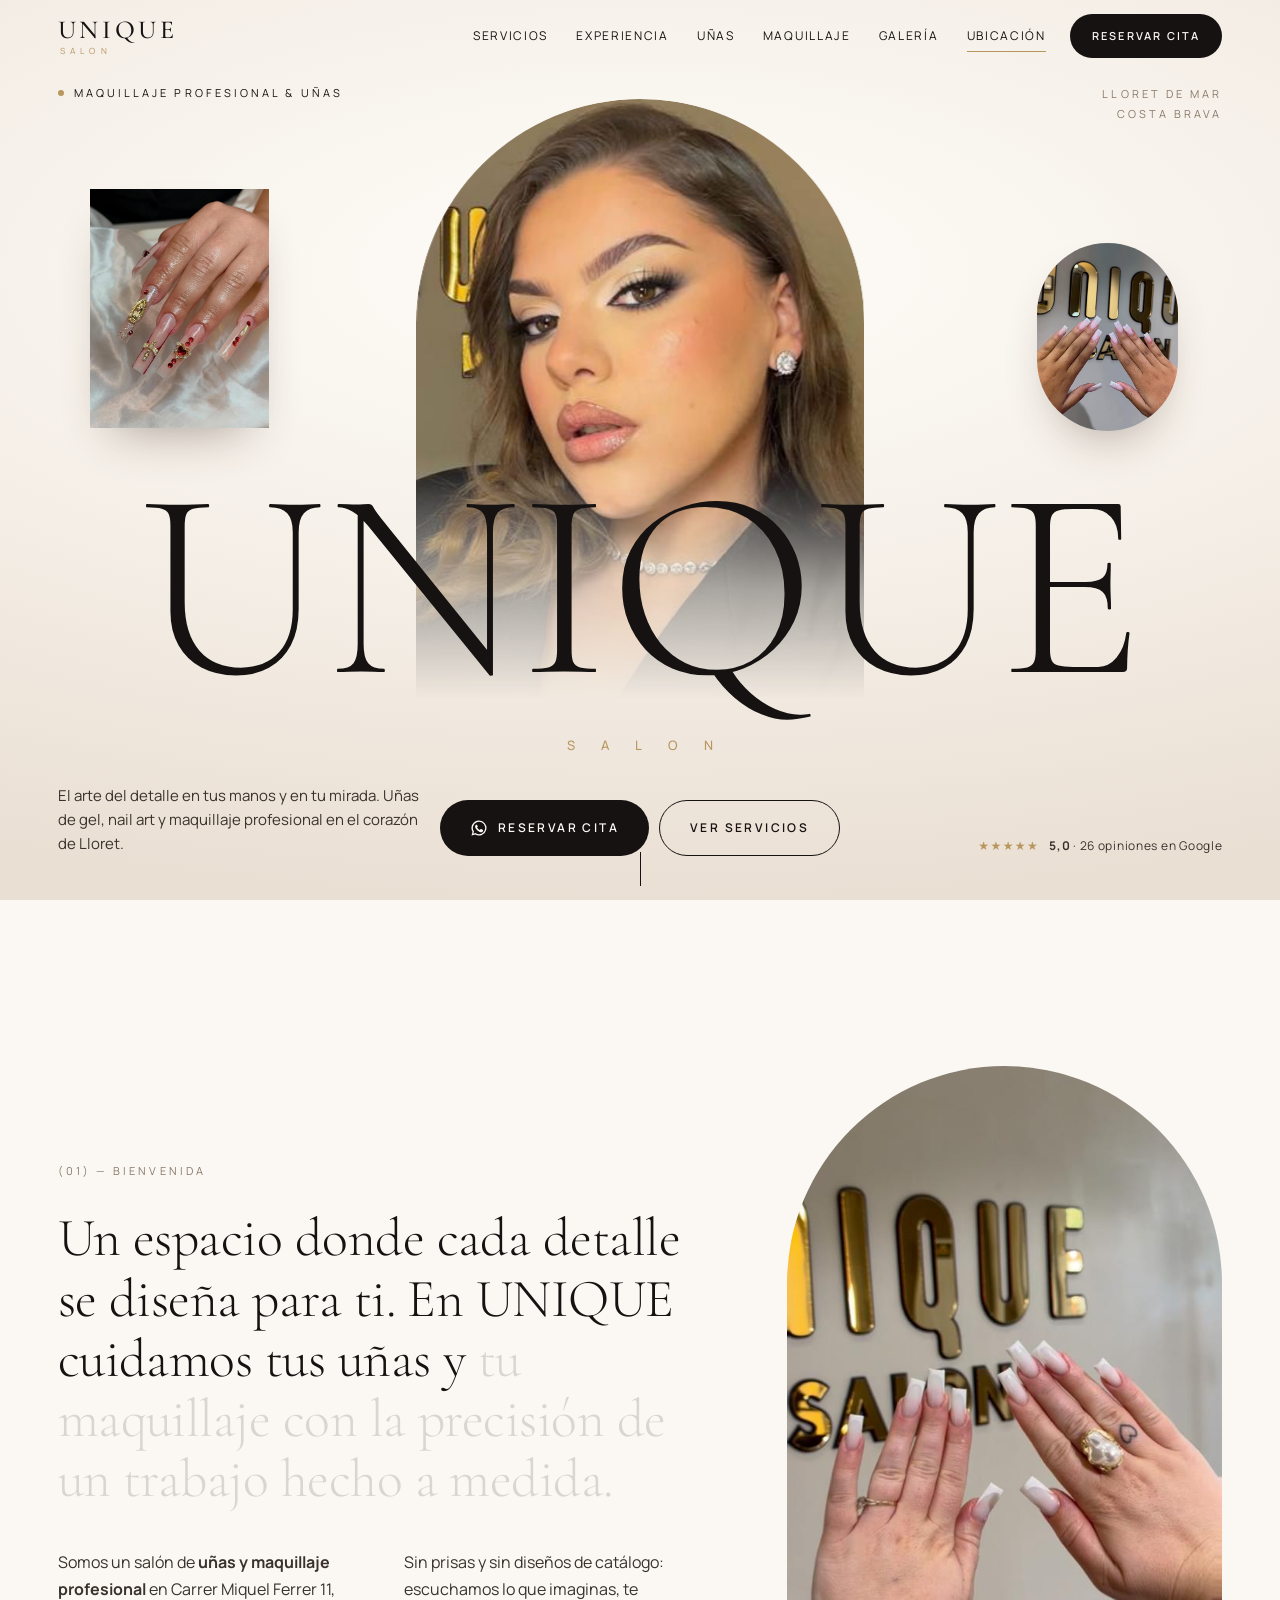
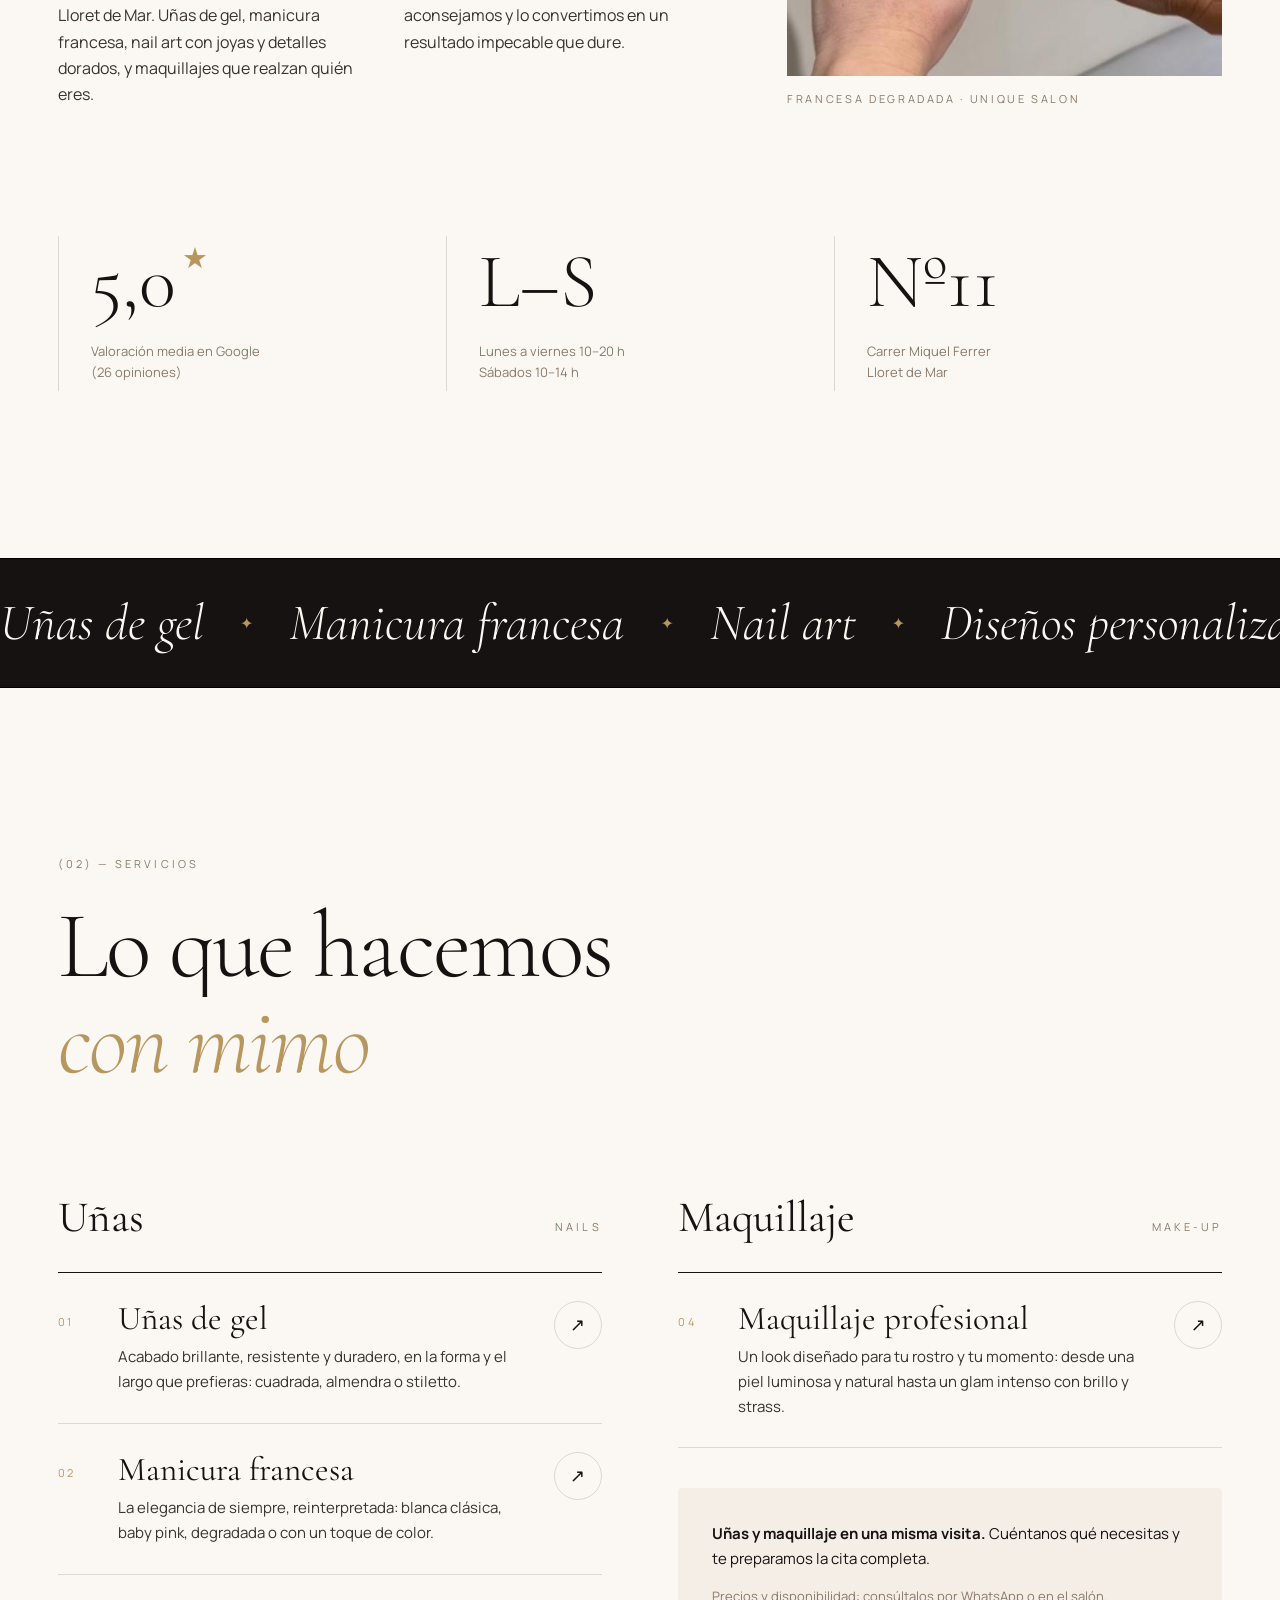
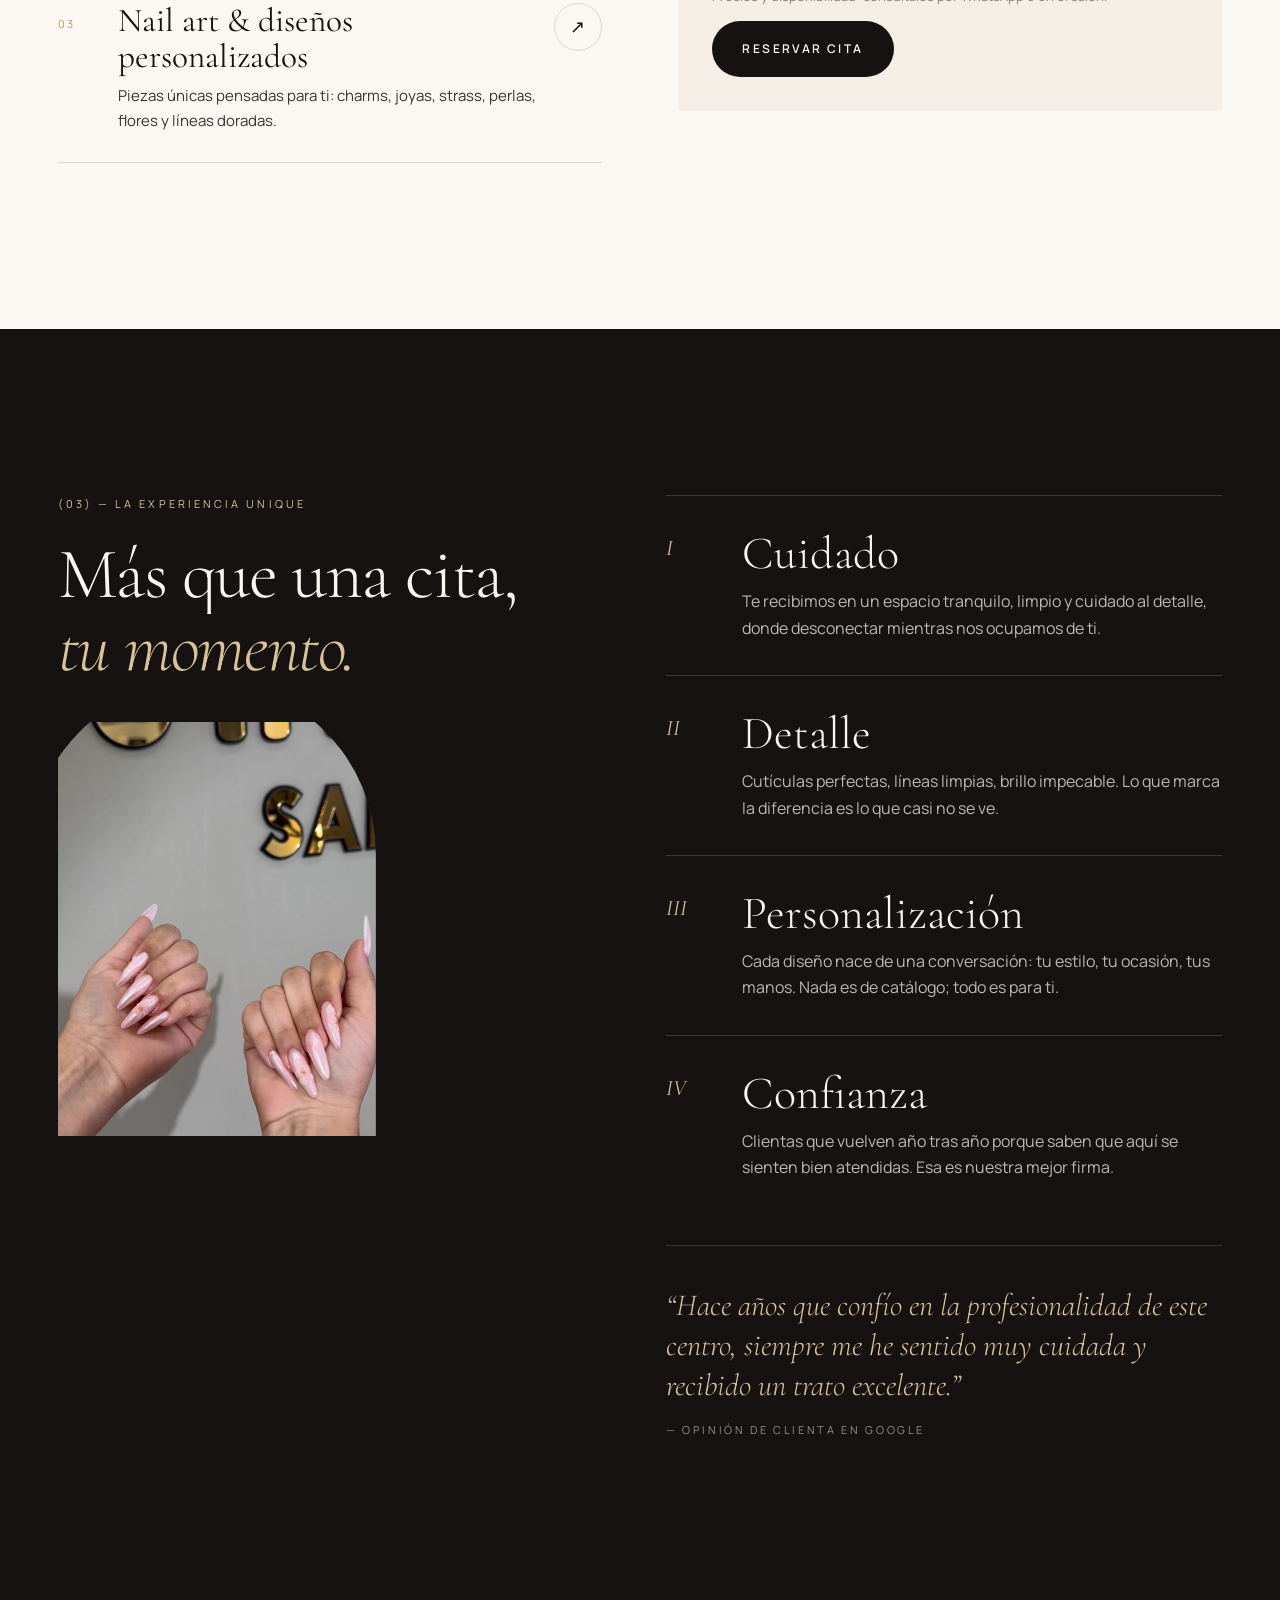
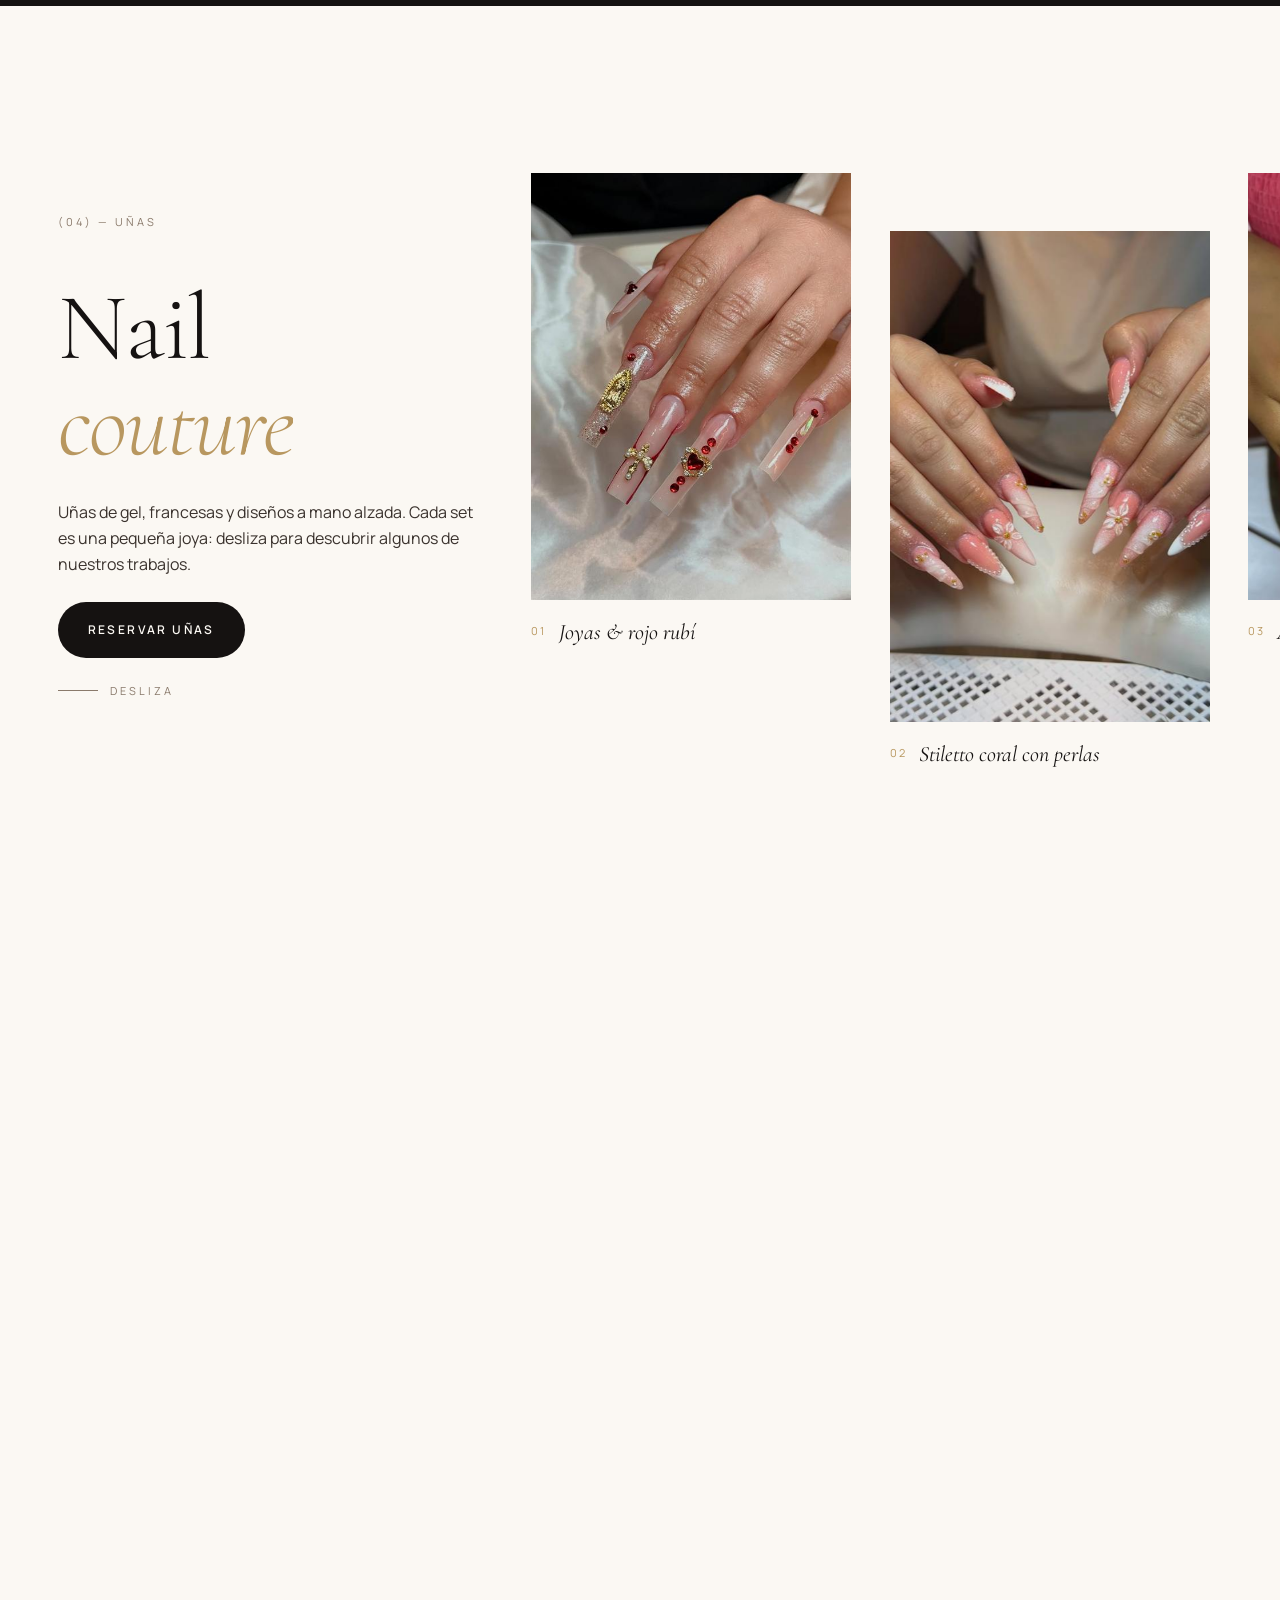
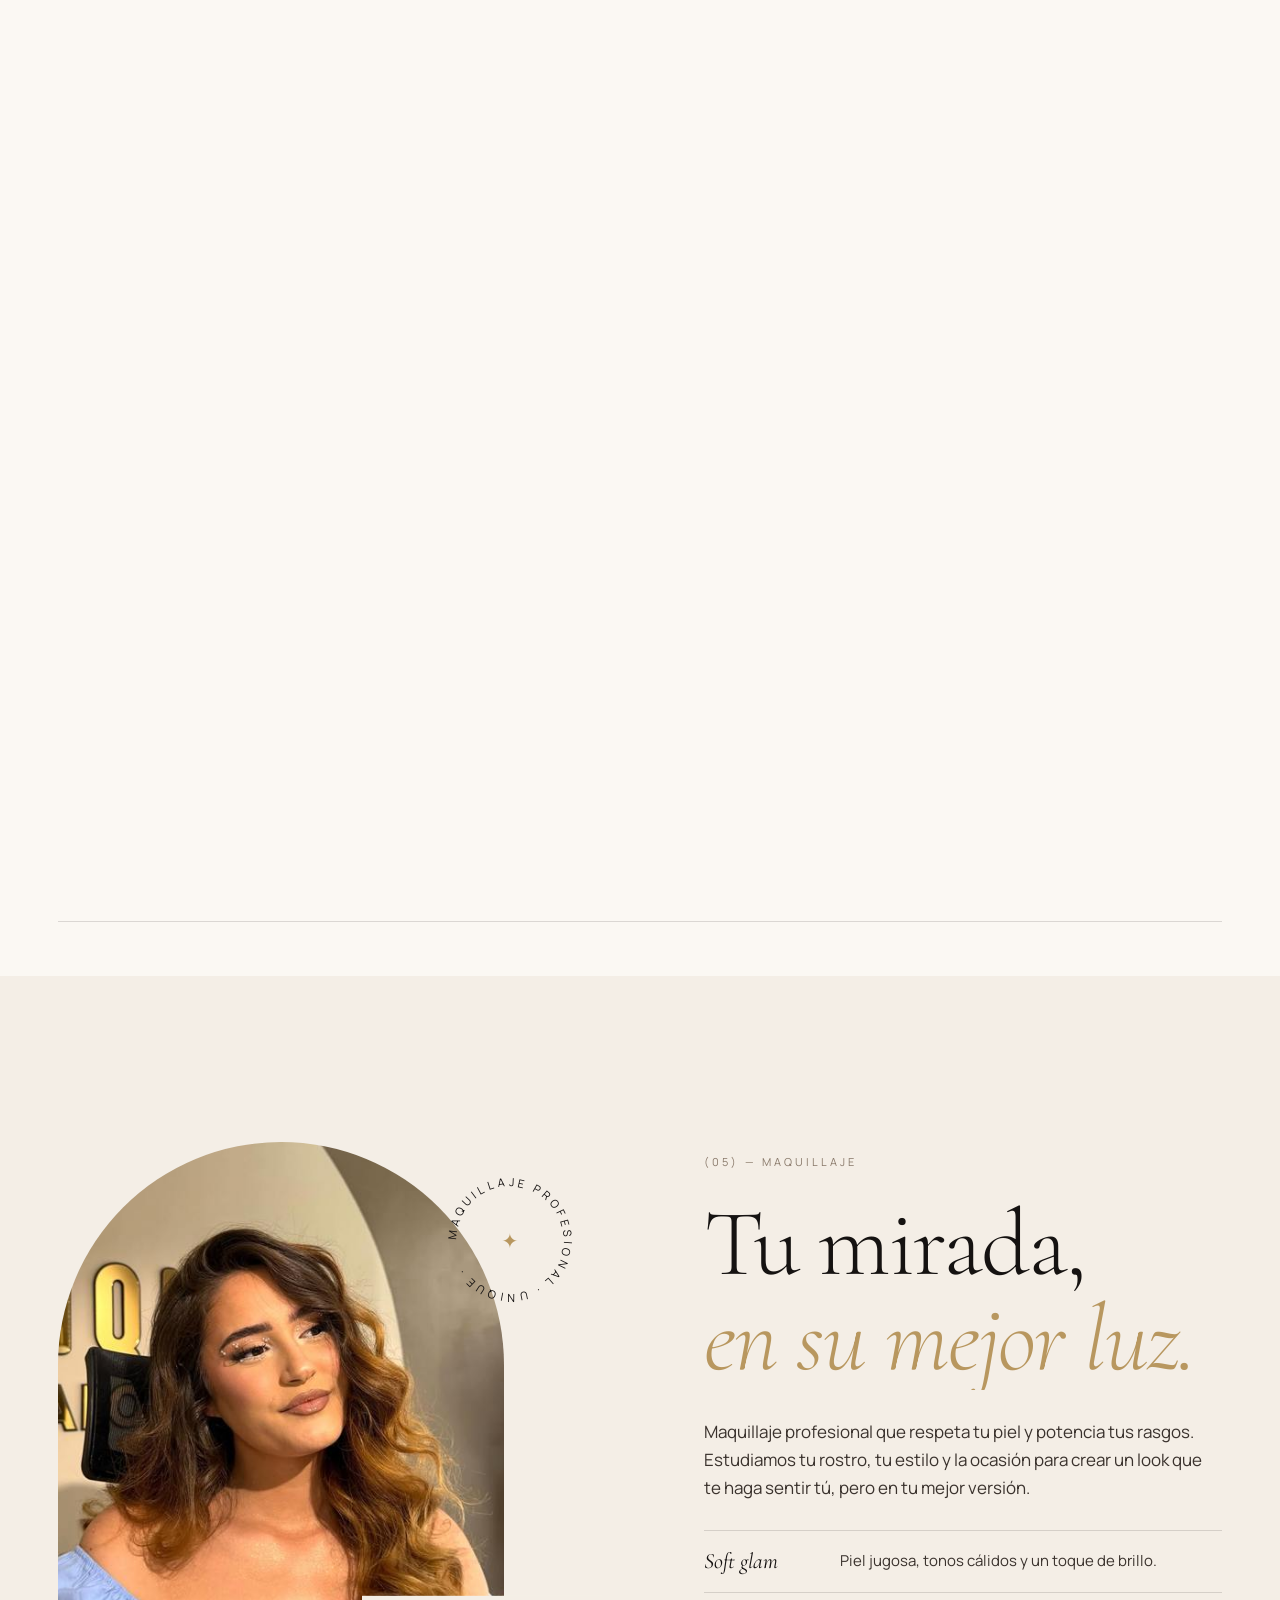
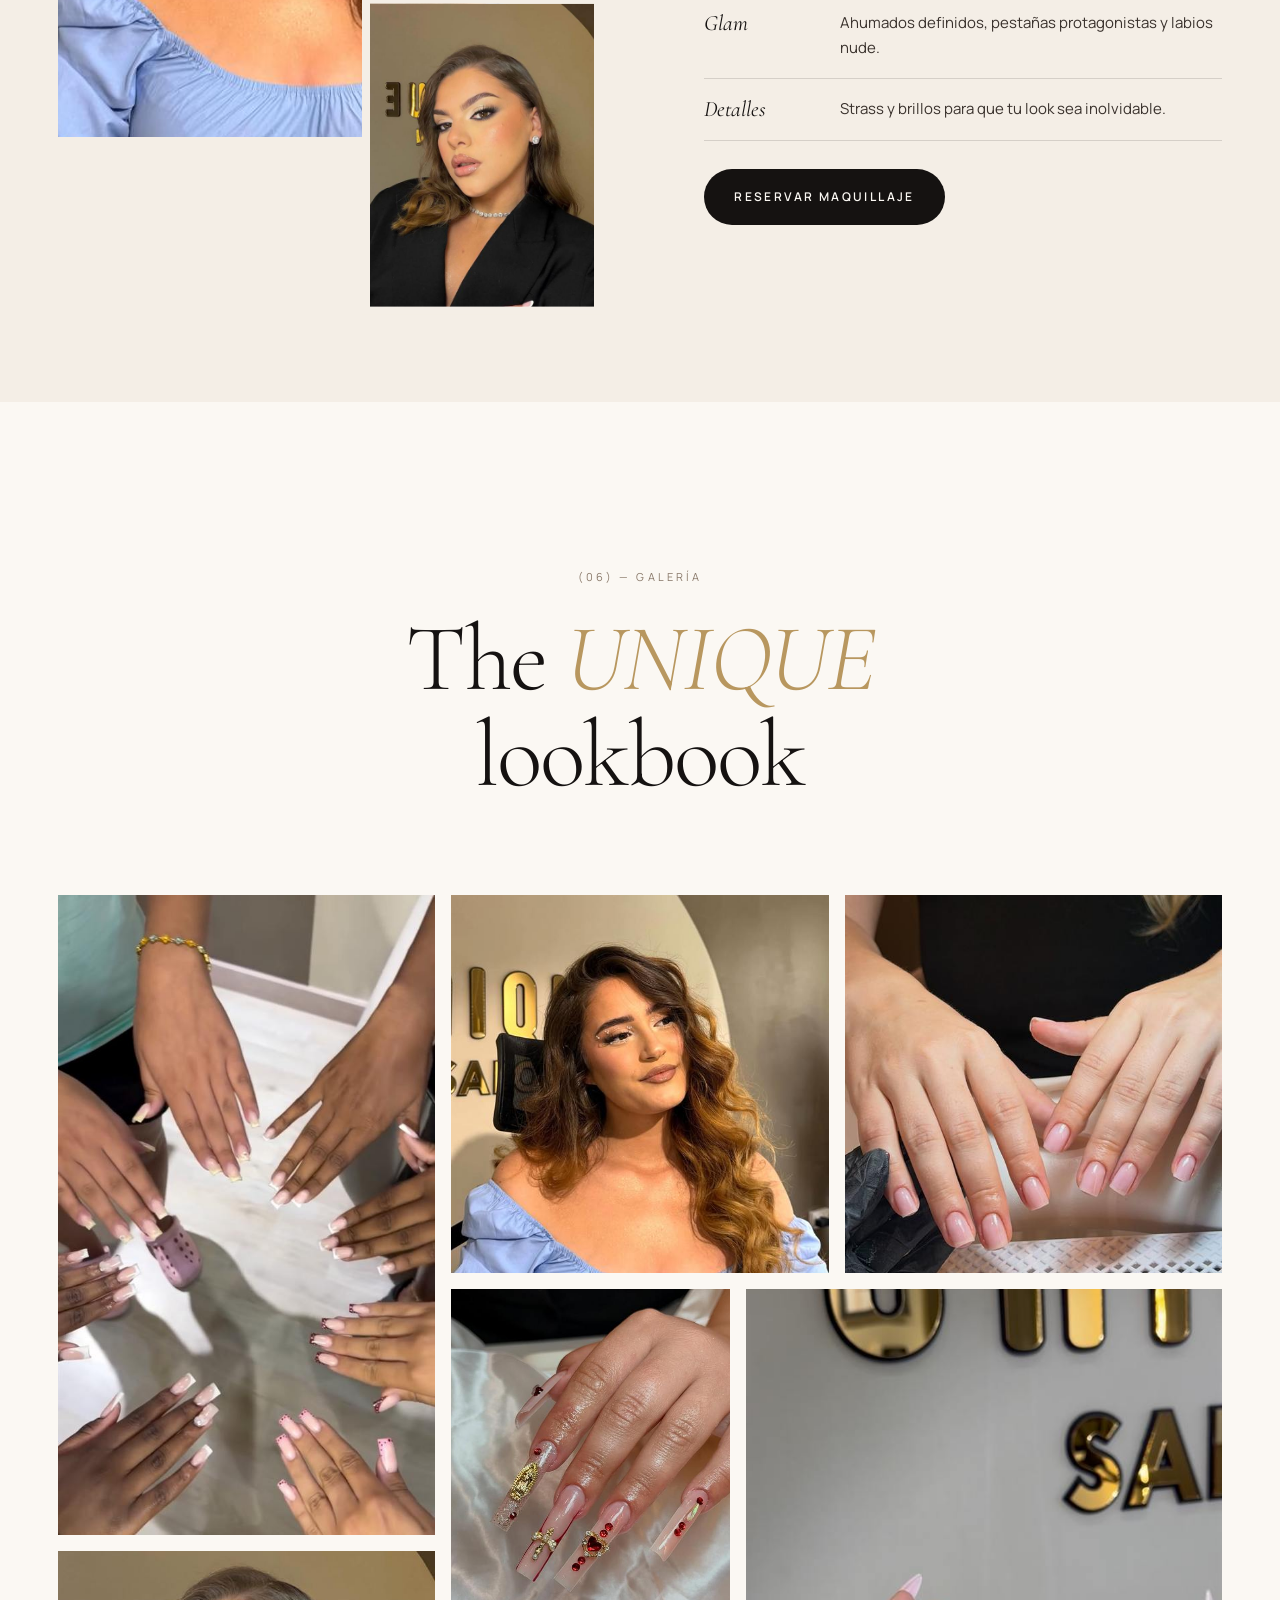
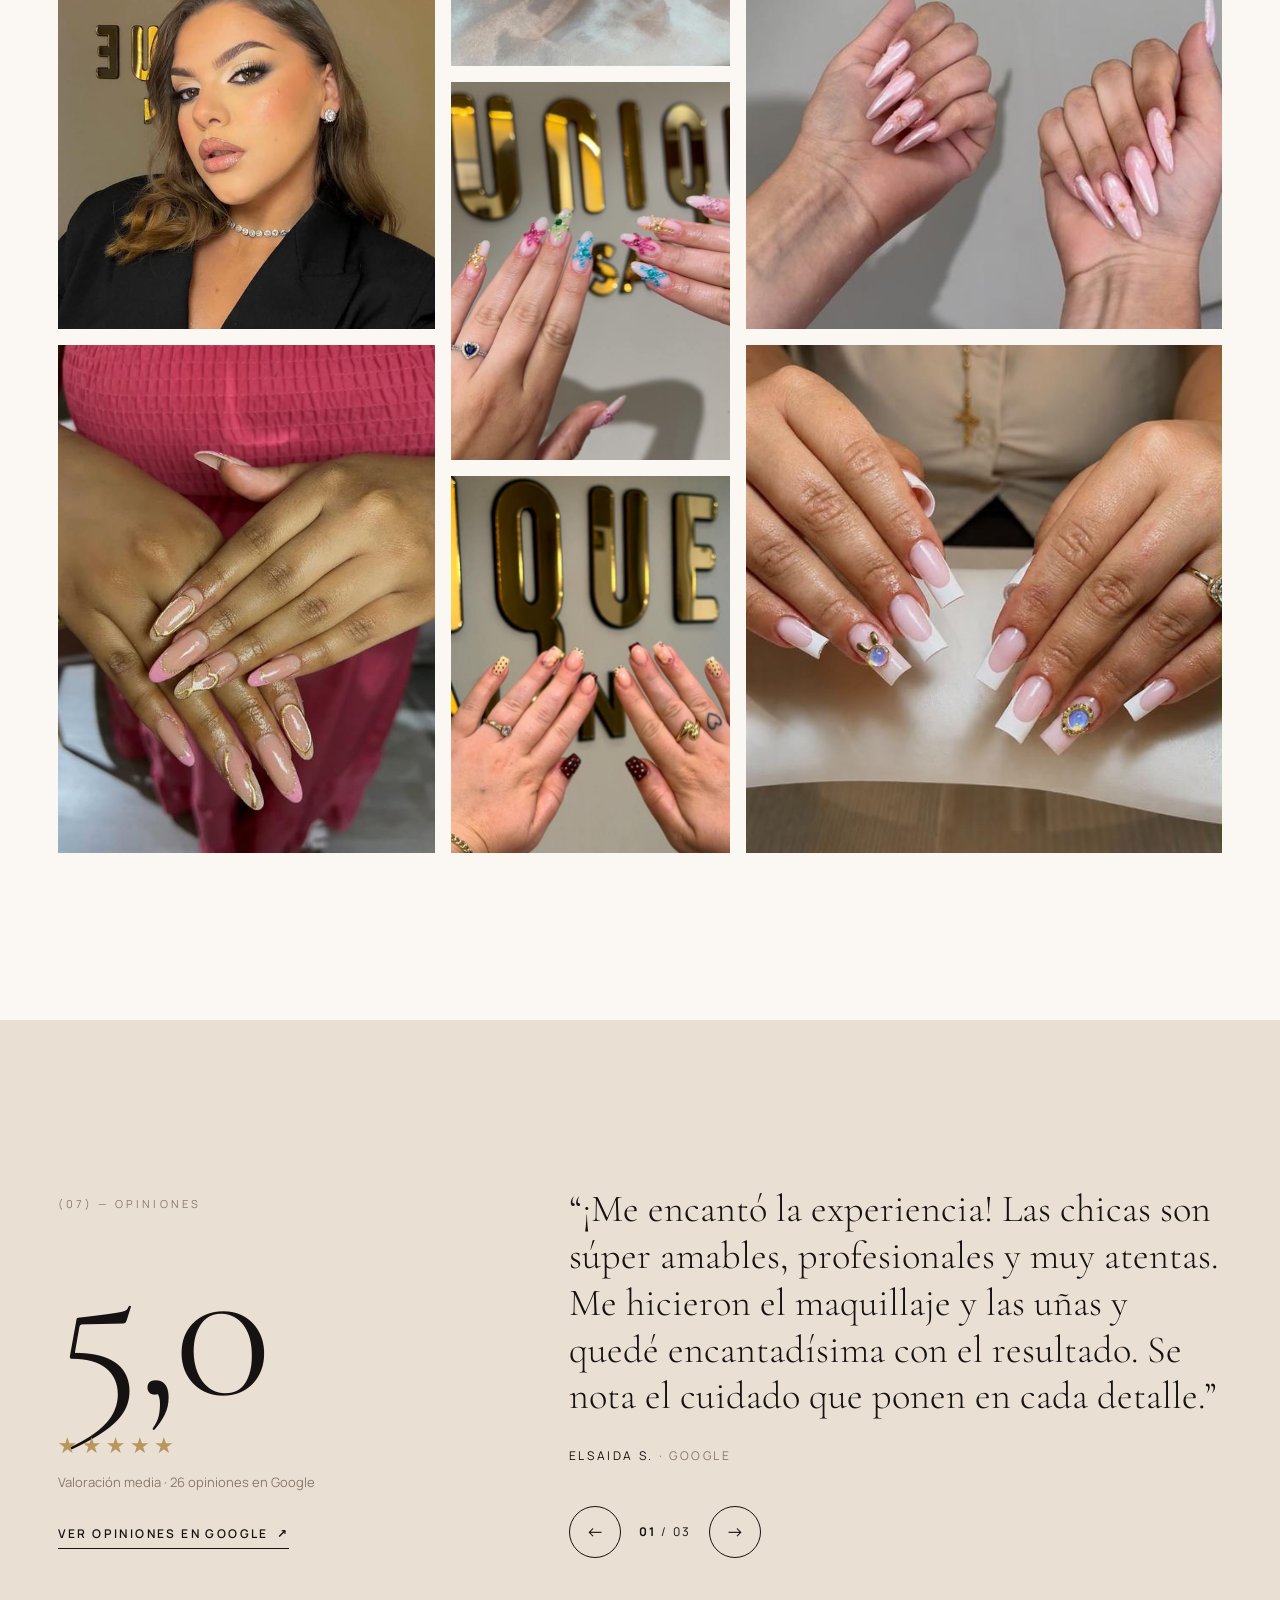
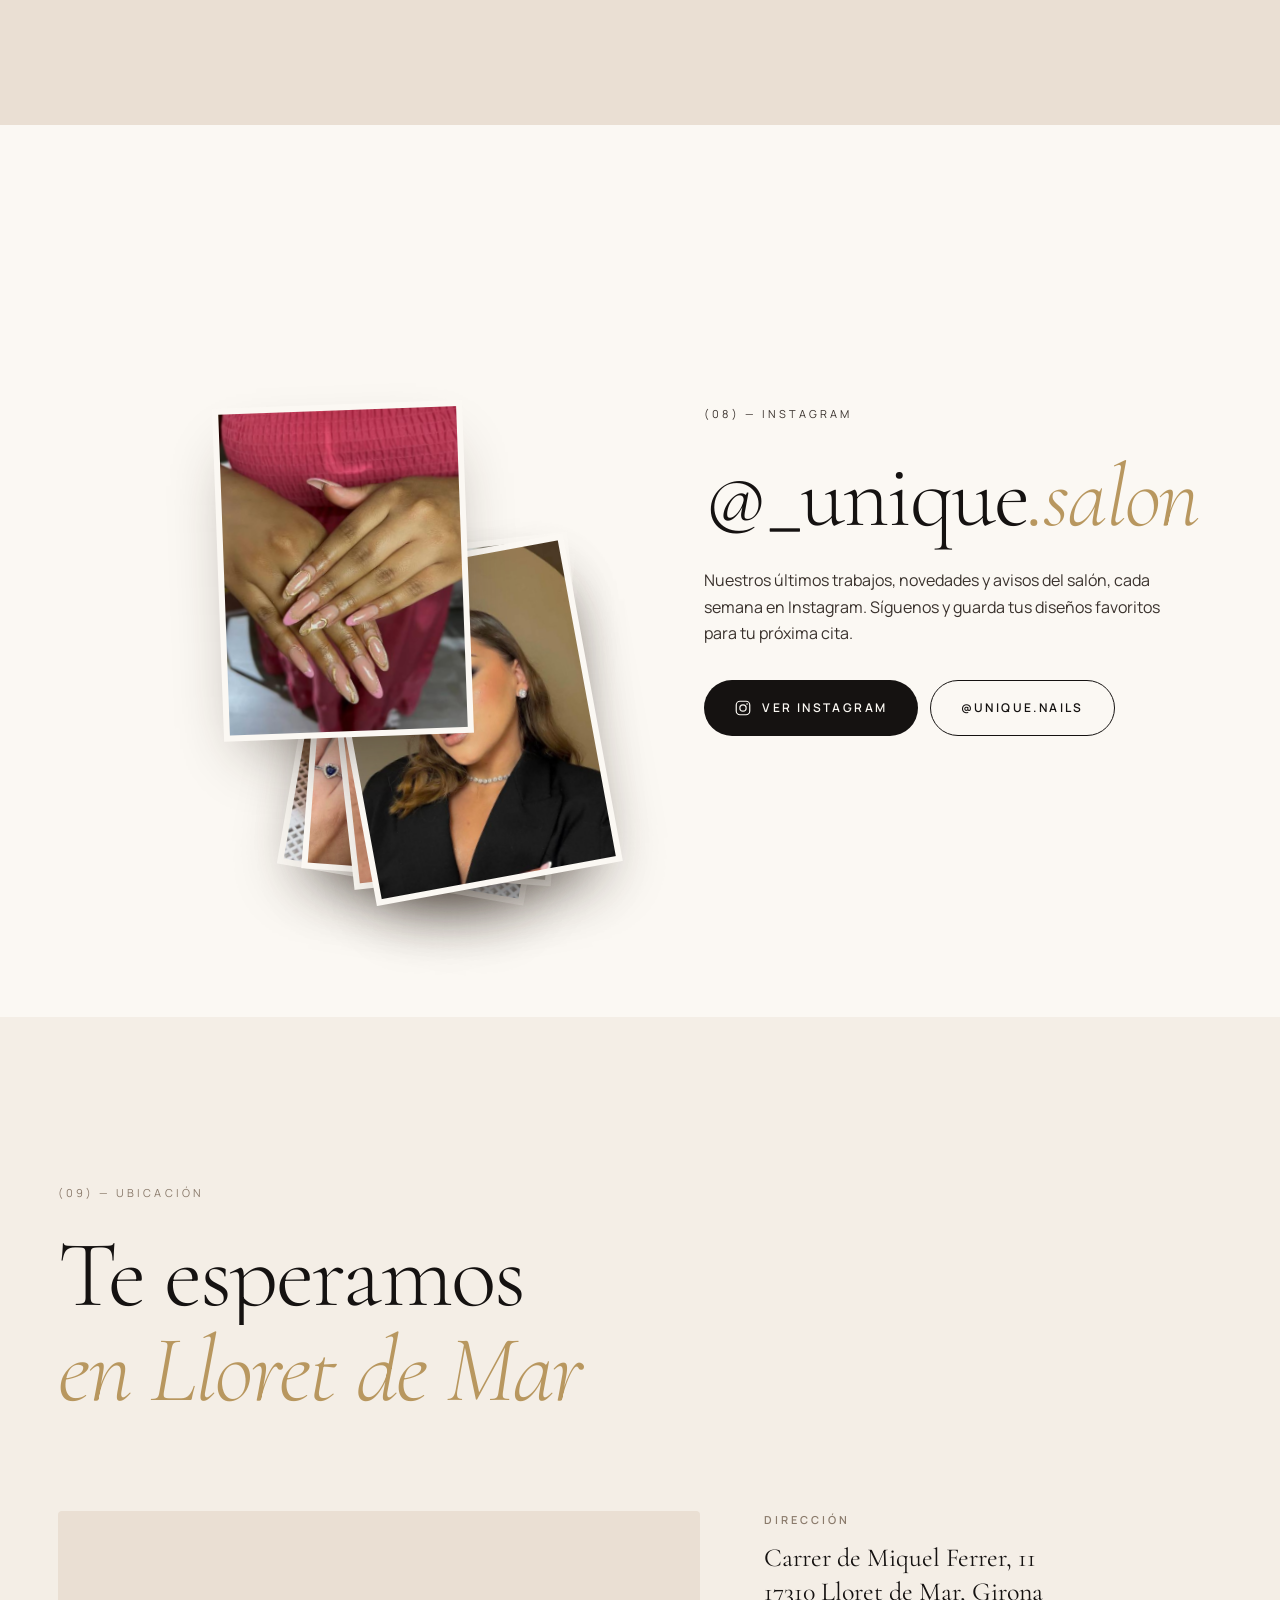
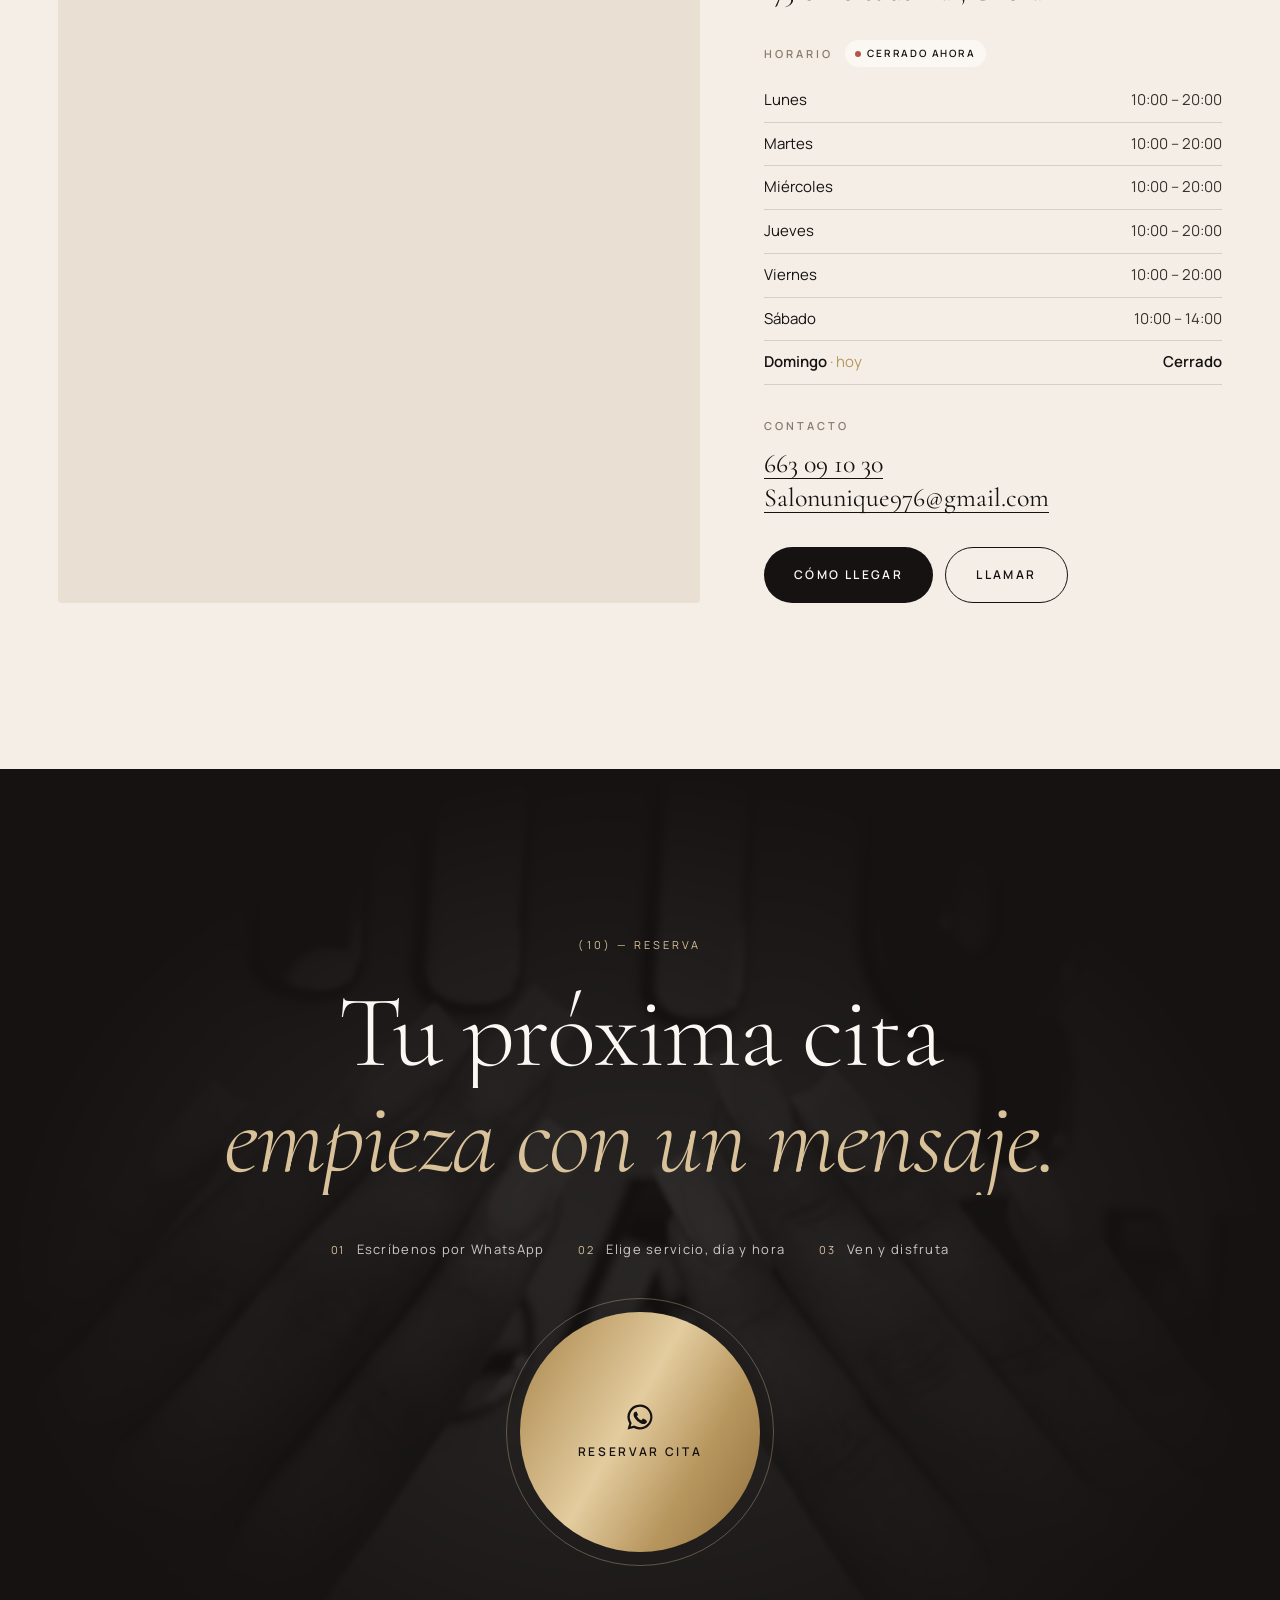
==== commit bec84f00: "Fix: evita que el navegador restaure la posición de scroll al recargar Co-Authored-By: Claude Opus 5" ====
--- a/index.html
+++ b/index.html
@@ -3,7 +3,7 @@
 <head>
   <meta charset="utf-8">
   <meta name="viewport" content="width=device-width, initial-scale=1, viewport-fit=cover">
-  <script>document.documentElement.classList.add('js');setTimeout(function(){document.documentElement.classList.add('no-loader')},6000);</script>
+  <script>if('scrollRestoration' in history)history.scrollRestoration='manual';document.documentElement.classList.add('js');setTimeout(function(){document.documentElement.classList.add('no-loader')},6000);</script>
 
   <title>UNIQUE Salon · Uñas de gel y maquillaje profesional en Lloret de Mar</title>
   <meta name="description" content="UNIQUE Salon, salón de uñas y maquillaje profesional en Lloret de Mar (Carrer Miquel Ferrer 11). Uñas de gel, manicura francesa, nail art y maquillaje. ★ 5,0 en Google. Reserva tu cita por WhatsApp.">
